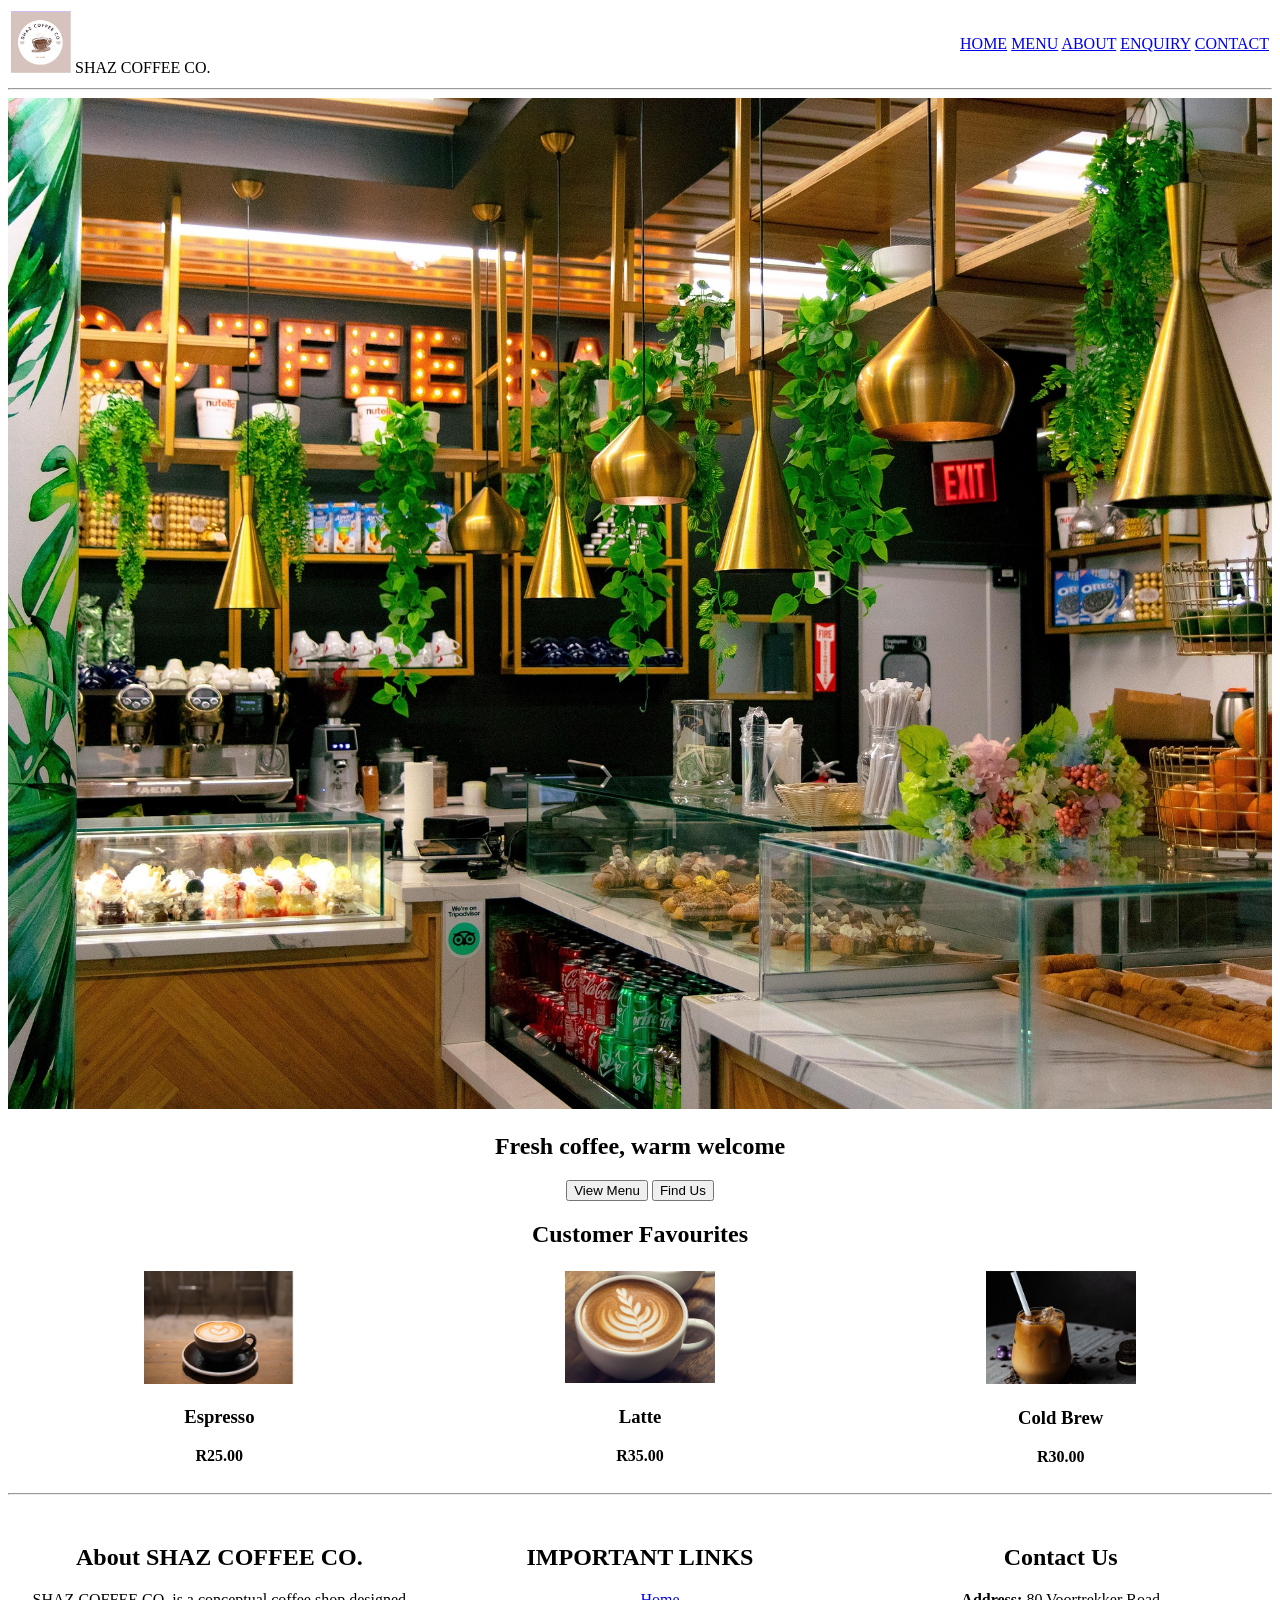
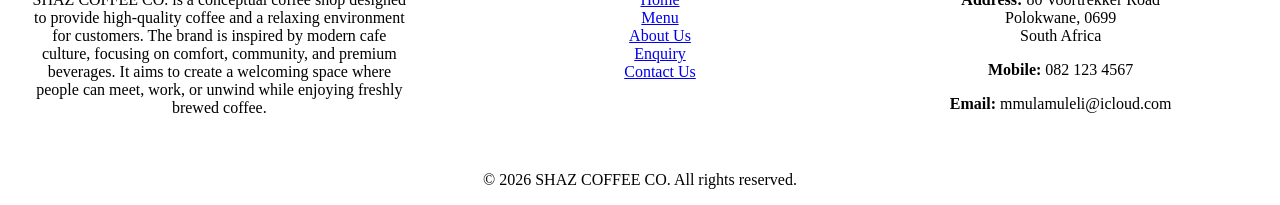
==== index.html @ 7e15518e "Verifying each page and correcting" ====
<!DOCTYPE html>
<html lang="en">
<head>
    <meta charset="UTF-8">
    <meta name="viewport" content="width=device-width, initial-scale=1.0">
    <title>SHAZ COFFEE CO.  | Home</title>
</head>
<body>
    <header>
    <table width="100%">
        <tr>
            <td align="left">
                <img src="./Assets/images/logo.png" alt="logo" width="60"/>
                SHAZ COFFEE CO.

            </td>

            <td align="right">
                <a href="index.html">HOME</a>
                <a href="./Pages/menu.html">MENU</a>
                <a href="./Pages/about_us.html">ABOUT</a>
                <a href="./Pages/enquiry.html">ENQUIRY</a>
                <a href="./Pages/contact_us.html">CONTACT</a>

            </td>
        </tr>
    </table>
</header>
    <hr>

<main>
    <section>
        <img src="./Assets/images/hero-image.jpg" alt="hero-image" width="100%">

    </section>

    <section align="center">

        <h2>Fresh coffee, warm welcome</h2>

        <!--These two buttons is for taking you to menu page and contact us page-->
        <button onclick="location.href='Pages/menu.html'">View Menu</button>
        <button onclick="location.href='Pages/contact_us.html'">Find Us</button>
    </section>


    <section>
        <h2 align="center">Customer Favourites</h2>

        <!--Table to put the items side by side horizontally-->
        <table width="100%">
        <tr>
            <!--Espresso-->
            <td align="center">
                <img src="./Assets/images/espresso.jpg" alt="espresso" width="150">
            <h3>Espresso</h3>
            <p><strong>R25.00</strong></p>
            </td>

            <!--Latte-->
            <td align="center">
                <img src="./Assets/images/latte.jpg" alt="latte" width="150">
                <h3>Latte</h3>
                <p><strong>R35.00</strong></p>

            </td>

            <!--Cold Brew-->
            <td align="center">
                <img src="./Assets/images/cold-brew.jpg" alt="cold-brew" width="150">
                <h3>Cold Brew</h3>
                <p><strong>R30.00</strong></p>

            </td>
        </tr>
    </table>
    </section>
</main>

<hr>


<footer align="center">
    <table width="100%" cellpadding="20">
        <tr>
            <!--First column: About us-->
            <td width="33%" valign="top">
            <h2>About SHAZ COFFEE CO.</h2>
            <p>SHAZ COFFEE CO. is a conceptual coffee shop designed to provide high-quality coffee and a relaxing environment for customers.
                The brand is inspired by modern cafe culture, focusing on comfort, community, and premium beverages.
                It aims to create a welcoming space where people can meet, work, or unwind while enjoying freshly brewed coffee. </p>
            </td>

            <!--Second column: Important links-->
            <td width="33%" valign="top">
                <h2>IMPORTANT LINKS</h2>
                <ul type="none">
                    <li><a href="./index.html">Home</a></li>
                    <li><a href="./Pages/menu.html">Menu</a></li>
                    <li><a href="./Pages/about_us.html">About Us</a></li>
                    <li><a href="./Pages/enquiry.html">Enquiry</a></li>
                    <li><a href="./Pages/contact_us.html">Contact Us</a></li>
                </ul>
            </td>

            <!--Third column: Contact us-->
            <td width="33%" valign="top">
                <h2>Contact Us</h2>
                <p><strong>Address:</strong>
                80 Voortrekker Road<br>
                Polokwane, 0699<br>
                South Africa</p>
                <p><strong>Mobile:</strong>
                082 123 4567</p>
                <p><strong>Email:</strong>
                mmulamuleli@icloud.com</p>
            </td>
        </tr>
    </table>
    <!--Copyright section-->
    <p>&copy; 2026 SHAZ COFFEE CO. All rights reserved.</p>
</footer>
    
</body>
</html>
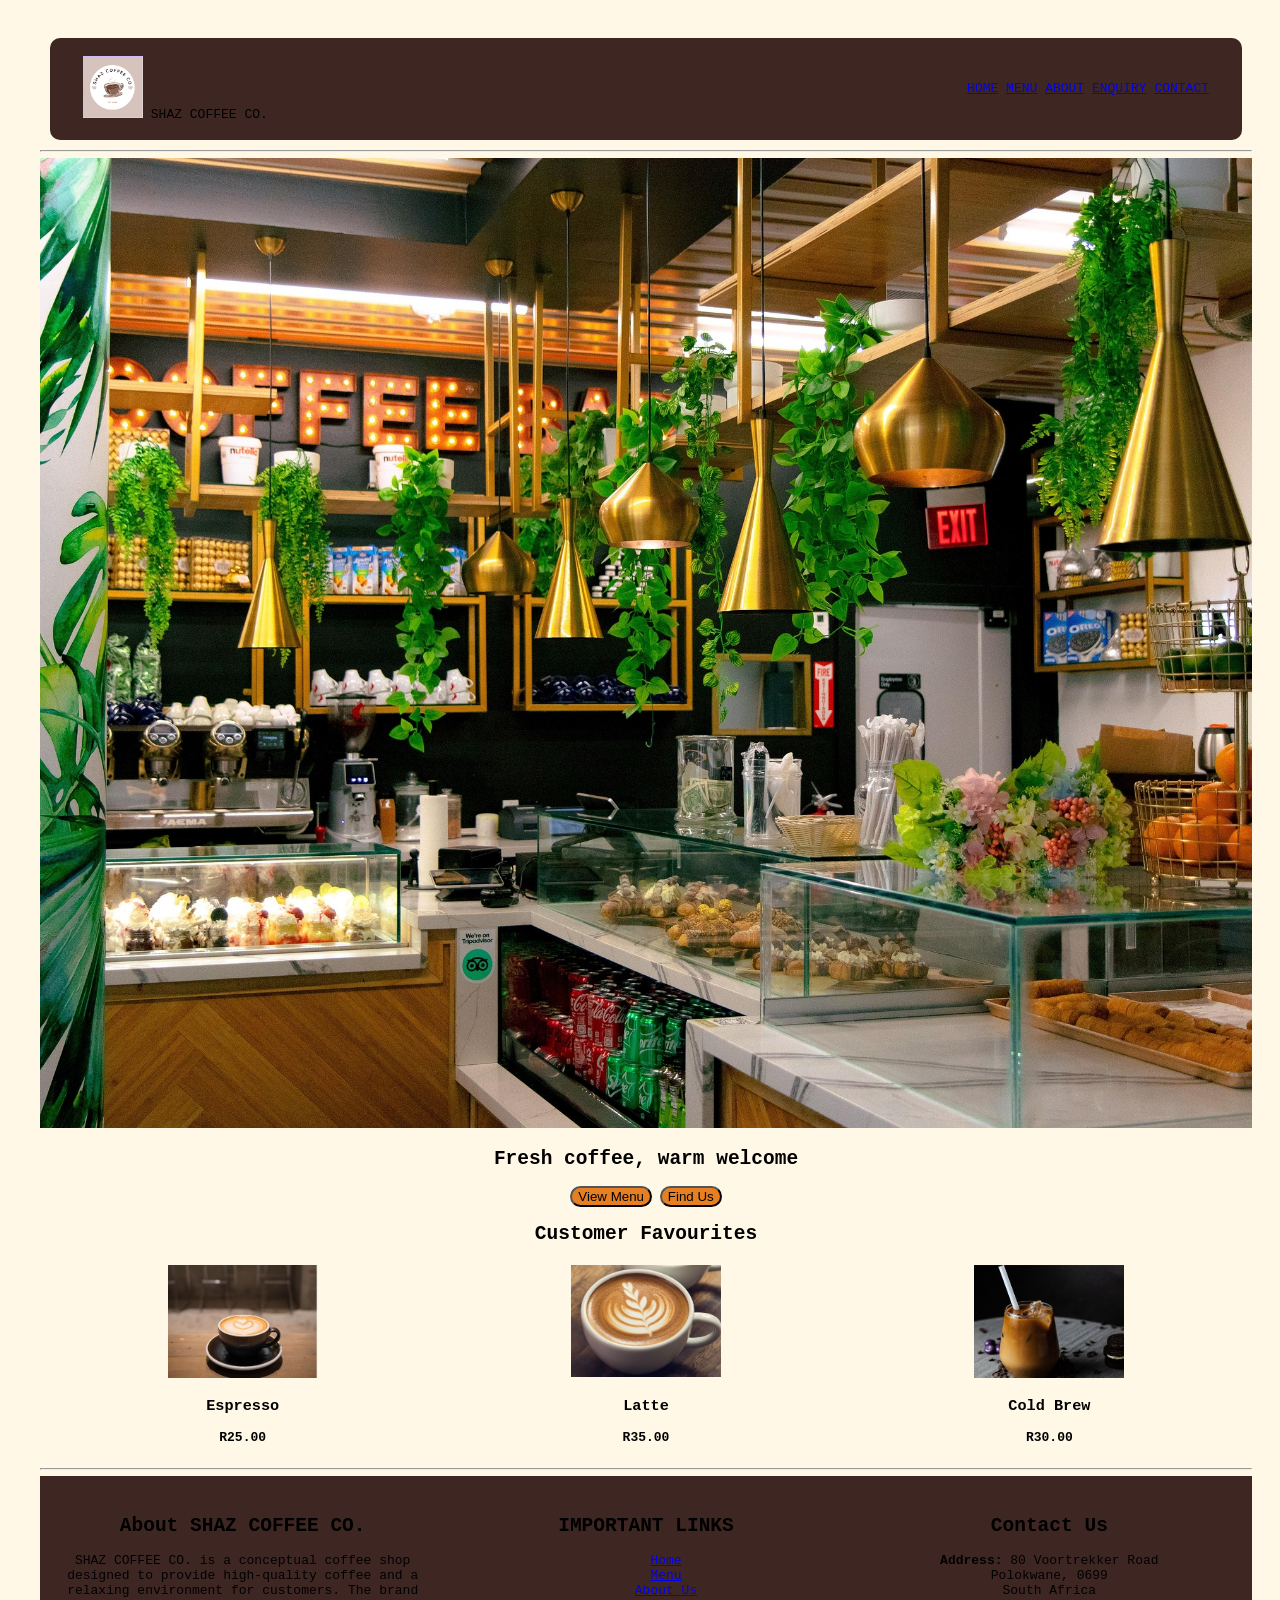
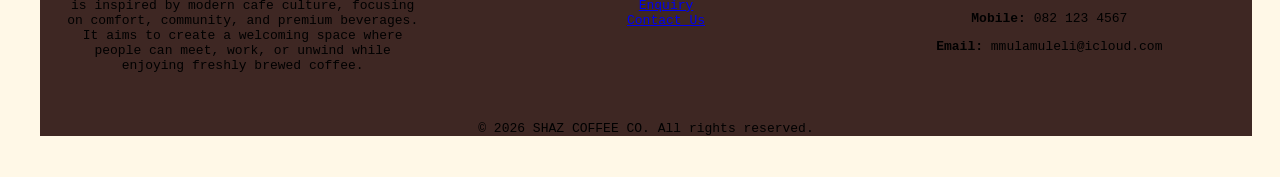
==== commit 84be7f83: "added content on css" ====
--- a/index.html
+++ b/index.html
@@ -5,12 +5,13 @@
     <meta name="viewport" content="width=device-width, initial-scale=1.0">
     <title>SHAZ COFFEE CO.  | Home</title>
 </head>
+<link rel="stylesheet" href="./Assets/css/style.css">
 <body>
     <header>
     <table width="100%">
         <tr>
             <td align="left">
-                <img src="./Assets/images/logo.png" alt="logo" width="60"/>
+                <img src="./Assets/images/logo.png" alt="SHAZ COFFEE CO. Logo" width="60"/>
                 SHAZ COFFEE CO.
 
             </td>
@@ -30,7 +31,7 @@
 
 <main>
     <section>
-        <img src="./Assets/images/hero-image.jpg" alt="hero-image" width="100%">
+        <img src="./Assets/images/hero-image.jpg" alt="Coffee shop welcome banner" width="100%">
 
     </section>
 
@@ -52,14 +53,14 @@
         <tr>
             <!--Espresso-->
             <td align="center">
-                <img src="./Assets/images/espresso.jpg" alt="espresso" width="150">
+                <img src="./Assets/images/espresso.jpg" alt="Fresh espresso coffee" width="150">
             <h3>Espresso</h3>
             <p><strong>R25.00</strong></p>
             </td>
 
             <!--Latte-->
             <td align="center">
-                <img src="./Assets/images/latte.jpg" alt="latte" width="150">
+                <img src="./Assets/images/latte.jpg" alt="Creamy caramel latte" width="150">
                 <h3>Latte</h3>
                 <p><strong>R35.00</strong></p>
 
@@ -67,7 +68,7 @@
 
             <!--Cold Brew-->
             <td align="center">
-                <img src="./Assets/images/cold-brew.jpg" alt="cold-brew" width="150">
+                <img src="./Assets/images/cold-brew.jpg" alt="Smooth cold brew coffee" width="150">
                 <h3>Cold Brew</h3>
                 <p><strong>R30.00</strong></p>
 
--- a/Assets/css/style.css
+++ b/Assets/css/style.css
@@ -0,0 +1,87 @@
+:root{
+    --warm-cream: #FFF8E7;
+    --coffee-brown: #3E2723;
+    --burnt-orange: #E67E22;
+    --soft-grey: #757575;
+    --dark-text: #2C2C2C;
+    --spacing: 20px;
+    --border-radius: 12px;
+
+}
+
+
+
+body{
+    background-color: var(--warm-cream);
+    margin-left: var(--spacing);
+    padding: var(--spacing);
+    font-family: monospace;
+    font: size 1.1rem;;
+    font-weight: 200px;
+
+}
+header{
+    background-color: var(--coffee-brown);
+    padding: 15px 30px;
+    border-radius: 10px;
+    display: flex;
+    flex-direction: row;
+    align-items: center;
+    justify-content: space-between;
+    position: sticky;
+    top:0;
+    z-index: 100;
+    margin: 10px;
+    ;
+   }
+   .logo{
+    display:flex;
+    align-items: center;
+    gap: 12px;
+   }
+
+   .logo img{
+    width: 50px;
+    height: 50px;
+    border-radius: 50%;
+    object-fit: cover;
+   }
+
+   .logo-text span{
+    color: var(--burnt-orange);
+   }
+
+   /* Navigation Styles - BRIGHT & VISIBLE*/
+   nav{
+    display: flex;
+    gap: 15px;
+   }
+
+   nav a{
+    color:#FFF8E7;
+    text-decoration: none;
+    font-weight: 600;
+    font-size: 1rem;
+    padding: 10px 18px;
+    border-radius: 25px;
+    transition: all 0.3s ease;
+    letter-spacing: 0.5px;
+   }
+   /*Active page styling */
+   nav a.active{
+    color:var(--burnt-orange);
+    background-color: rgba(255, 255, 255, 0.15);
+    border-bottom: 2px solid var(--burnt-orange);
+   }
+
+
+nav a:hover{
+    color: var(--burnt-orange);
+}
+button{
+    background: var(--burnt-orange);
+    border-radius: var(--border-radius);
+}
+footer{
+    background: var(--coffee-brown);
+}
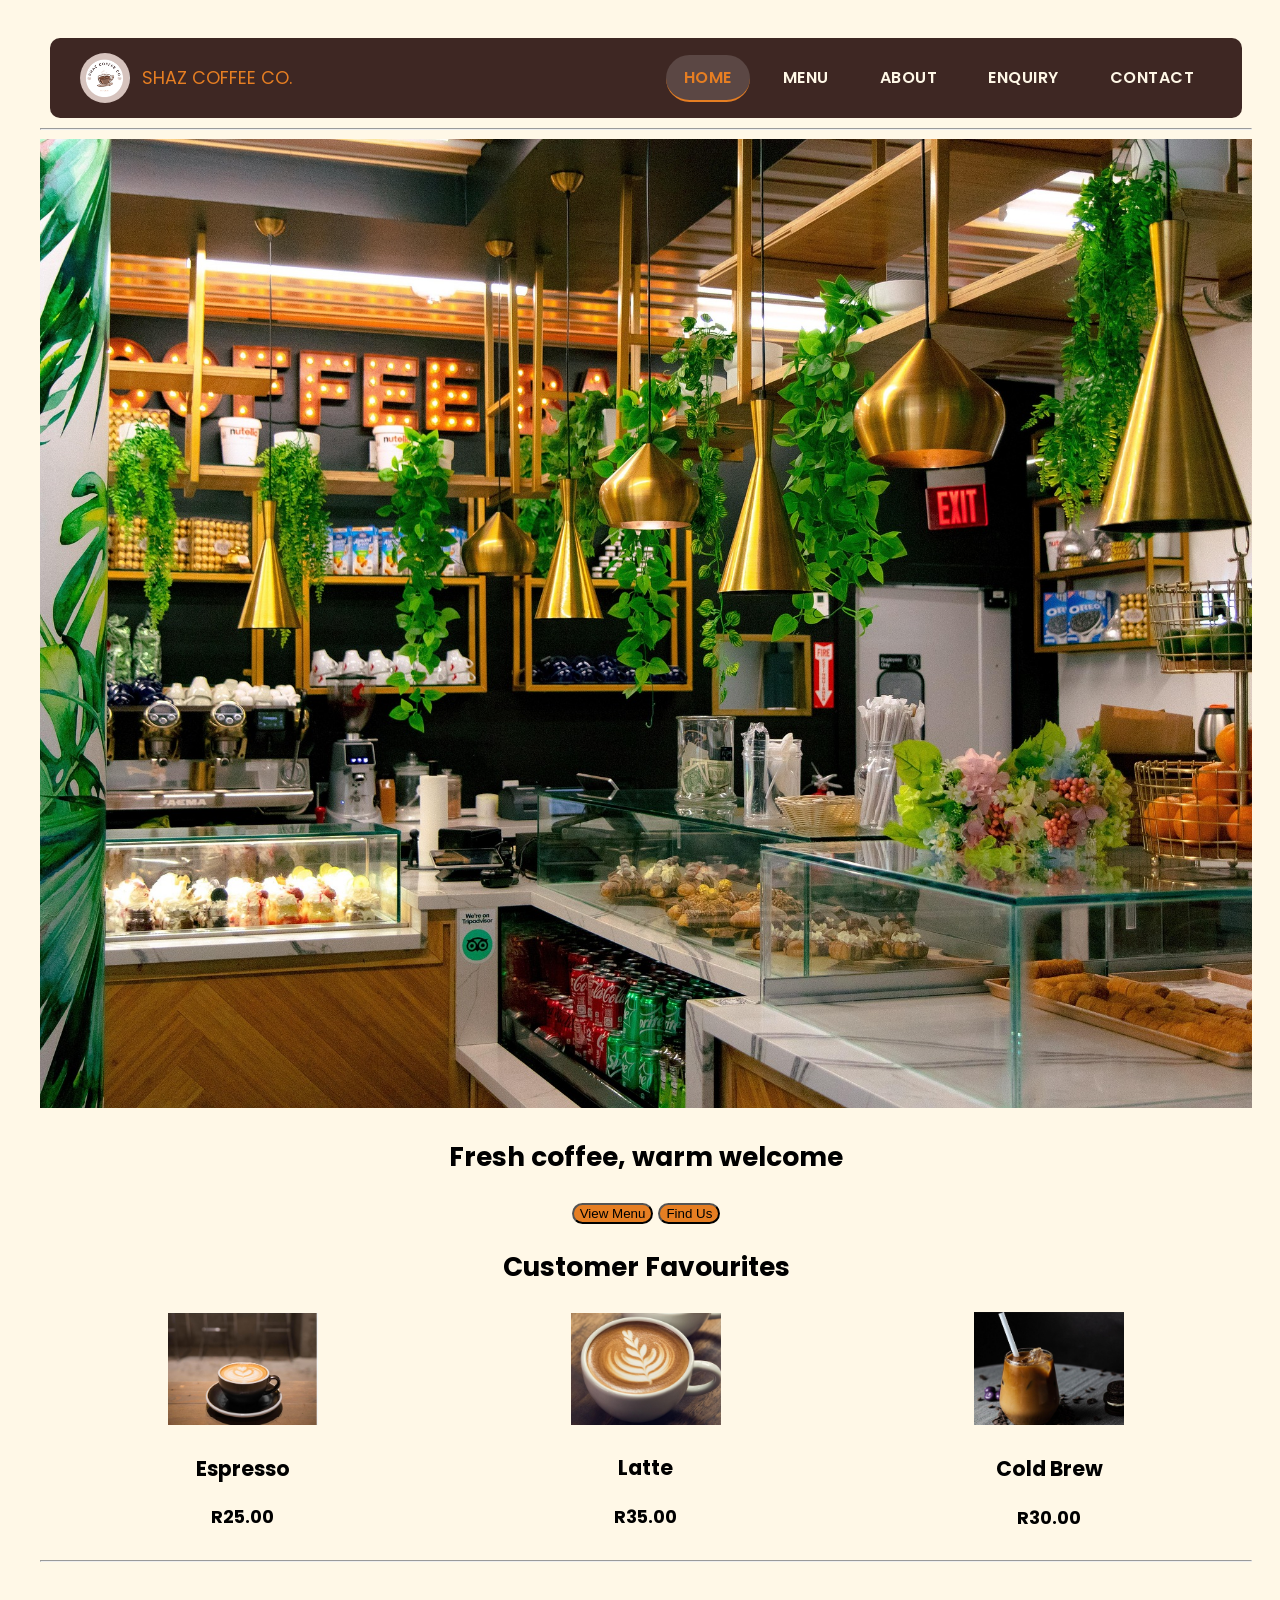
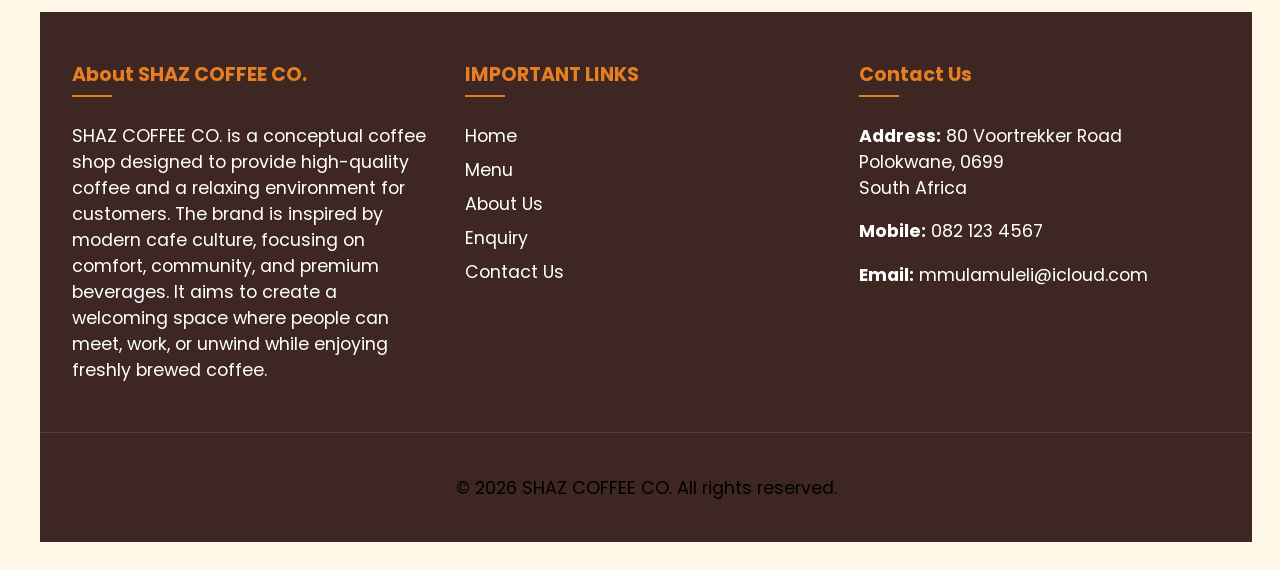
==== commit cc87458a: "Edited code on all pages" ====
--- a/index.html
+++ b/index.html
@@ -4,28 +4,26 @@
     <meta charset="UTF-8">
     <meta name="viewport" content="width=device-width, initial-scale=1.0">
     <title>SHAZ COFFEE CO.  | Home</title>
+    <link href="https://fonts.googleapis.com/css2?family=Poppins:wght@400;500;600;700&display=swap" rel="stylesheet">
 </head>
 <link rel="stylesheet" href="./Assets/css/style.css">
 <body>
     <header>
-    <table width="100%">
-        <tr>
-            <td align="left">
-                <img src="./Assets/images/logo.png" alt="SHAZ COFFEE CO. Logo" width="60"/>
-                SHAZ COFFEE CO.
+    <div class="logo">
+         <img src="./Assets/images/logo.png" alt="SHAZ COFFEE CO. Logo" width="60"/>
+                <div class="logo-text">
+                    <span>SHAZ COFFEE CO.</span>
+                </div>
+    </div>
+       <nav>
 
-            </td>
-
-            <td align="right">
-                <a href="index.html">HOME</a>
-                <a href="./Pages/menu.html">MENU</a>
-                <a href="./Pages/about_us.html">ABOUT</a>
-                <a href="./Pages/enquiry.html">ENQUIRY</a>
-                <a href="./Pages/contact_us.html">CONTACT</a>
-
-            </td>
-        </tr>
-    </table>
+                <a href="index.html" class="active">HOME</a>
+                <a href="Pages/menu.html">MENU</a>
+                <a href="Pages/about_us.html">ABOUT</a>
+                <a href="Pages/enquiry.html">ENQUIRY</a>
+                <a href="Pages/contact_us.html">CONTACT</a>
+        </nav>
+           
 </header>
     <hr>
 
@@ -81,20 +79,18 @@
 <hr>
 
 
-<footer align="center">
-    <table width="100%" cellpadding="20">
-        <tr>
-            <!--First column: About us-->
-            <td width="33%" valign="top">
-            <h2>About SHAZ COFFEE CO.</h2>
+<footer>
+    <div class="footer-container">
+        <div class="footer-col">
+             <h2>About SHAZ COFFEE CO.</h2>
             <p>SHAZ COFFEE CO. is a conceptual coffee shop designed to provide high-quality coffee and a relaxing environment for customers.
                 The brand is inspired by modern cafe culture, focusing on comfort, community, and premium beverages.
-                It aims to create a welcoming space where people can meet, work, or unwind while enjoying freshly brewed coffee. </p>
-            </td>
-
-            <!--Second column: Important links-->
-            <td width="33%" valign="top">
-                <h2>IMPORTANT LINKS</h2>
+                It aims to create a welcoming space where people can meet, work, or unwind while enjoying freshly brewed coffee.
+             </p>         
+        </div>
+    
+    <div class="footer-col">
+            <h2>IMPORTANT LINKS</h2>
                 <ul type="none">
                     <li><a href="./index.html">Home</a></li>
                     <li><a href="./Pages/menu.html">Menu</a></li>
@@ -102,11 +98,9 @@
                     <li><a href="./Pages/enquiry.html">Enquiry</a></li>
                     <li><a href="./Pages/contact_us.html">Contact Us</a></li>
                 </ul>
-            </td>
-
-            <!--Third column: Contact us-->
-            <td width="33%" valign="top">
-                <h2>Contact Us</h2>
+    </div>
+        <div class="footer-col">
+            <h2>Contact Us</h2>
                 <p><strong>Address:</strong>
                 80 Voortrekker Road<br>
                 Polokwane, 0699<br>
@@ -115,12 +109,12 @@
                 082 123 4567</p>
                 <p><strong>Email:</strong>
                 mmulamuleli@icloud.com</p>
-            </td>
-        </tr>
-    </table>
-    <!--Copyright section-->
-    <p>&copy; 2026 SHAZ COFFEE CO. All rights reserved.</p>
-</footer>
-    
+        </div>
+        </div>
+        <div class="copyright">
+            <p>&copy; 2026 SHAZ COFFEE CO. All rights reserved.</p>
+        </div>
+
+     </footer>
 </body>
 </html>
--- a/Assets/css/style.css
+++ b/Assets/css/style.css
@@ -6,6 +6,7 @@
     --dark-text: #2C2C2C;
     --spacing: 20px;
     --border-radius: 12px;
+    --white: #FFFFFF;
 
 }
 
@@ -15,9 +16,9 @@
     background-color: var(--warm-cream);
     margin-left: var(--spacing);
     padding: var(--spacing);
-    font-family: monospace;
-    font: size 1.1rem;;
-    font-weight: 200px;
+    font-family: 'Poppins', 'Segoe UI', Arial, sans-serif;
+    font-size: 1.1rem;
+    font-weight: 400;
 
 }
 header{
@@ -45,6 +46,10 @@
     height: 50px;
     border-radius: 50%;
     object-fit: cover;
+    transition: transform 0.6s ease-in-out;
+   }
+   .logo img:hover{
+    transform:rotate(360deg);
    }
 
    .logo-text span{
@@ -82,6 +87,97 @@
     background: var(--burnt-orange);
     border-radius: var(--border-radius);
 }
+
 footer{
-    background: var(--coffee-brown);
-}+    background:var(--coffee-brown);
+    margin-top: 50px;
+}
+/*Footer Container - 3 columns horizontally */
+.footer-container{
+    display: grid;
+    grid-template-columns: repeat(3, 1fr);/* 3 equal columns */
+    gap: 2rem;
+    max-width: 1200px;
+    margin: 0 auto;
+    padding: 2rem;
+}
+
+.footer-col{
+    text-align: left;
+}
+
+/*Footer Text and Links */
+.footer-col p,
+.footer-col li{
+    color: var(--white);
+}
+
+/*Footer Heading */
+.footer-col h2{
+    color: var(--burnt-orange);
+    font-size: 1.2rem;
+    margin-bottom: 1rem;
+    position: relative;
+    display: inline-block;
+}
+
+.footer-col h2:after{
+    content: '';
+    position: absolute;
+    bottom: -8px;
+    left: 0;
+    width: 40px;
+    height: 2px;
+    background-color: var(--burnt-orange);
+}
+
+.footer-col ul{
+    list-style: none;
+    padding: 0;
+}
+
+.footer-col ul li{
+    margin: 0.5rem 0;
+}
+
+.footer-col a{
+    color:var(--white);
+    text-decoration: none;
+    transition: color 0.3s ease;
+}
+.footer-col a:hover{
+    color: var(--burnt-orange);
+    padding-left: 5px;
+}
+/*Copyright Section */
+.copyright{
+    text-align: center;
+    padding: 1.5rem;
+    border-top: 1px solid rgba(255, 255, 255, 0.1);
+    margin-top: 0;
+}
+
+/*=================================
+RESPONSIVE MEDIA QUERIES
+==============================*/
+
+/*Tablet View*/
+@media screen and (max-width:1024px){
+    .footer-container{
+        grid-template-columns: repeat(2, 1fr); /* 2 columns instead of 3 */
+
+    }
+}
+
+/*Mobile View */
+@media screen and (max-width:768px){
+    .footer-container{
+        grid-template-columns: 1fr; /*Mobile: 1 column(stacked)*/
+
+    }
+
+    .footer-col{
+    text-align: center;
+}
+}
+
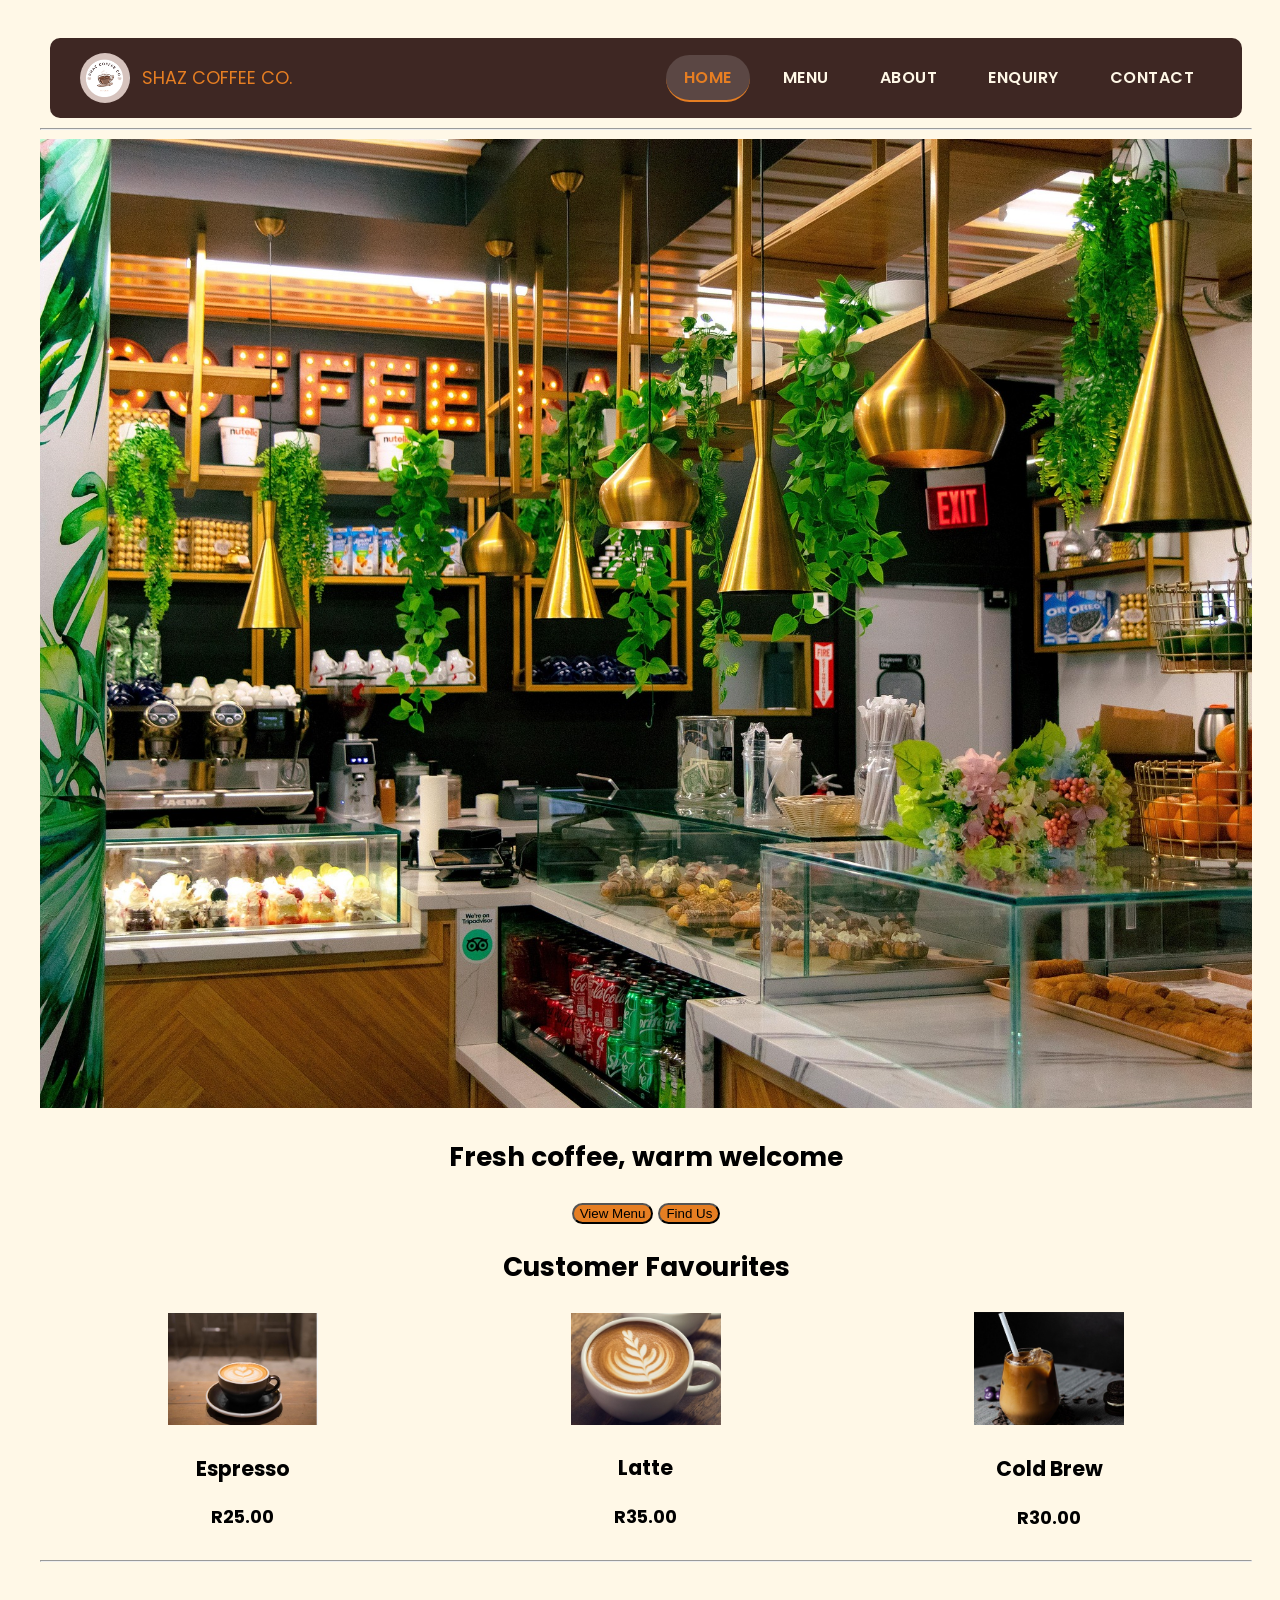
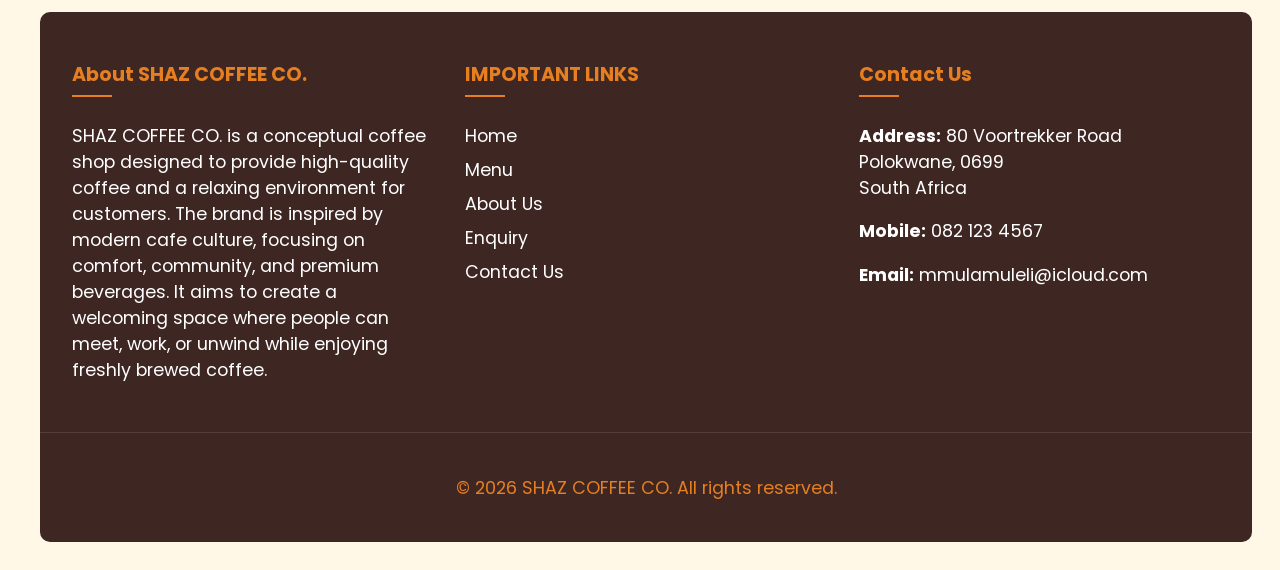
==== commit b6245550: "Fixed mobile layout header and image layout on mobile view" ====
--- a/index.html
+++ b/index.html
@@ -5,8 +5,9 @@
     <meta name="viewport" content="width=device-width, initial-scale=1.0">
     <title>SHAZ COFFEE CO.  | Home</title>
     <link href="https://fonts.googleapis.com/css2?family=Poppins:wght@400;500;600;700&display=swap" rel="stylesheet">
+    <link rel="stylesheet" href="./Assets/css/style.css">
 </head>
-<link rel="stylesheet" href="./Assets/css/style.css">
+
 <body>
     <header>
     <div class="logo">
--- a/Assets/css/style.css
+++ b/Assets/css/style.css
@@ -7,10 +7,7 @@
     --spacing: 20px;
     --border-radius: 12px;
     --white: #FFFFFF;
-
-}
-
-
+}
 
 body{
     background-color: var(--warm-cream);
@@ -19,8 +16,8 @@
     font-family: 'Poppins', 'Segoe UI', Arial, sans-serif;
     font-size: 1.1rem;
     font-weight: 400;
-
-}
+}
+
 header{
     background-color: var(--coffee-brown);
     padding: 15px 30px;
@@ -30,72 +27,77 @@
     align-items: center;
     justify-content: space-between;
     position: sticky;
-    top:0;
+    top: 0;
     z-index: 100;
     margin: 10px;
-    ;
-   }
-   .logo{
-    display:flex;
+}
+
+.logo{
+    display: flex;
     align-items: center;
     gap: 12px;
-   }
-
-   .logo img{
+}
+
+.logo img{
     width: 50px;
     height: 50px;
     border-radius: 50%;
     object-fit: cover;
     transition: transform 0.6s ease-in-out;
-   }
-   .logo img:hover{
-    transform:rotate(360deg);
-   }
-
-   .logo-text span{
-    color: var(--burnt-orange);
-   }
-
-   /* Navigation Styles - BRIGHT & VISIBLE*/
-   nav{
+}
+
+.logo img:hover{
+    transform: rotate(360deg);
+}
+
+.logo-text span{
+    color: var(--burnt-orange);
+}
+
+/* Navigation Styles - SAME STYLES FOR ALL DEVICES */
+nav{
     display: flex;
     gap: 15px;
-   }
-
-   nav a{
-    color:#FFF8E7;
+}
+
+nav a{
+    color: #FFF8E7;
     text-decoration: none;
     font-weight: 600;
     font-size: 1rem;
     padding: 10px 18px;
-    border-radius: 25px;
+    border-radius: 25px;  /* ← SAME oval shape for all devices */
     transition: all 0.3s ease;
     letter-spacing: 0.5px;
-   }
-   /*Active page styling */
-   nav a.active{
-    color:var(--burnt-orange);
+}
+
+/* Active page styling */
+nav a.active{
+    color: var(--burnt-orange);
     background-color: rgba(255, 255, 255, 0.15);
     border-bottom: 2px solid var(--burnt-orange);
-   }
-
+}
 
 nav a:hover{
     color: var(--burnt-orange);
 }
+
 button{
     background: var(--burnt-orange);
     border-radius: var(--border-radius);
 }
 
 footer{
-    background:var(--coffee-brown);
+    background: var(--coffee-brown);
     margin-top: 50px;
-}
-/*Footer Container - 3 columns horizontally */
+    border-radius: 10px;
+    overflow: hidden;
+}
+
+/* Footer Container - 3 columns horizontally */
 .footer-container{
     display: grid;
-    grid-template-columns: repeat(3, 1fr);/* 3 equal columns */
+    grid-template-columns: repeat(3, 1fr);
     gap: 2rem;
     max-width: 1200px;
     margin: 0 auto;
@@ -106,13 +108,13 @@
     text-align: left;
 }
 
-/*Footer Text and Links */
+/* Footer Text and Links */
 .footer-col p,
 .footer-col li{
     color: var(--white);
 }
 
-/*Footer Heading */
+/* Footer Heading */
 .footer-col h2{
     color: var(--burnt-orange);
     font-size: 1.2rem;
@@ -141,43 +143,157 @@
 }
 
 .footer-col a{
-    color:var(--white);
+    color: var(--white);
     text-decoration: none;
     transition: color 0.3s ease;
 }
+
 .footer-col a:hover{
     color: var(--burnt-orange);
     padding-left: 5px;
 }
-/*Copyright Section */
+
+/* Copyright Section */
 .copyright{
     text-align: center;
     padding: 1.5rem;
     border-top: 1px solid rgba(255, 255, 255, 0.1);
     margin-top: 0;
-}
-
-/*=================================
-RESPONSIVE MEDIA QUERIES
-==============================*/
-
-/*Tablet View*/
-@media screen and (max-width:1024px){
+    color: var(--burnt-orange);
+}
+
+/* =================================
+   RESPONSIVE MEDIA QUERIES
+   ================================= */
+
+/* Tablet View */
+@media screen and (max-width: 1024px){
     .footer-container{
-        grid-template-columns: repeat(2, 1fr); /* 2 columns instead of 3 */
-
-    }
-}
-
-/*Mobile View */
-@media screen and (max-width:768px){
-    .footer-container{
-        grid-template-columns: 1fr; /*Mobile: 1 column(stacked)*/
-
-    }
-
-    .footer-col{
-    text-align: center;
-}
-}
-
+        grid-template-columns: repeat(2, 1fr);
+    }
+}
+
+/* Mobile View */
+@media screen and (max-width: 768px){
+    /* Header - stack vertically but KEEP SAME PADDING */
+    header {
+        flex-direction: column;
+        text-align: center;
+        gap: 10px;
+        padding: 12px 20px;  /* Slightly smaller padding for mobile */
+        margin: 5px;
+    }
+
+    .logo {
+        justify-content: center;
+    }
+     .logo img {
+        width: 40px;  /* Slightly smaller on mobile */
+        height: 40px;
+    }
+    
+    .logo-text {
+        font-size: 1rem;
+    }
+
+    /* Navigation - stack vertically but KEEP SAME OVAL SHAPE */
+    nav {
+        flex-direction: column;
+        gap: 5px;
+        width: 100%;
+        align-items: center;
+    }
+
+    nav a {
+        display: inline-block;  /* Keep oval shape */
+        text-align: center;
+        padding: 8px 16px;  /* Same padding as desktop */
+        width: auto;  /* Auto width, not 100% */
+        min-width: 100px;  /* Minimum width for consistency */
+        background-color: transparent;  /* No background by default */
+        border-radius: 25px;  /* ← SAME oval shape as desktop */
+        font-size: 0.95rem;
+    }
+
+    /* Active page on mobile - keep same style */
+    nav a.active {
+        background-color: rgba(255, 255, 255, 0.15);
+        border-bottom: 2px solid var(--burnt-orange);
+    }
+    form button {
+        width: 100%;
+        margin: 5px 0;
+    }
+
+    /* Footer - stack vertically */
+    .footer-container {
+        grid-template-columns: 1fr;
+        text-align: center;
+        gap: 1rem;
+        padding: 1rem;
+    }
+
+    .footer-col {
+        text-align: center;
+    }
+
+    .footer-col h2:after {
+        left: 50%;
+        transform: translateX(-50%);
+    }
+
+    /* Menu page - fix table stacking */
+    section table,
+    section tbody,
+    section tr,
+    section td {
+        display: block;
+        width: 100%;
+    }
+
+    section td {
+        text-align: center;
+        margin-bottom: 1.5rem;
+        padding: 10px;
+    }
+
+    /* Keep images square */
+    section table td img {
+        width: 150px !important;
+        height: 150px !important;
+        object-fit: cover;
+        border-radius: 0 !important;
+    }
+    form table,
+    form tbody,
+    form tr,
+    form td {
+        display: block;
+        width: 100%;
+        text-align: left;
+    }
+    
+    form td {
+        padding: 5px 0;
+    }
+    
+    form input, 
+    form select, 
+    form textarea {
+        width: 100%;
+        max-width: 100%;
+    }
+    
+    /* Fix contact page table */
+    table[width="80%"] {
+        width: 100% !important;
+    }
+}
+
+/* Tablet screens for menu images */
+@media screen and (max-width: 1024px) and (min-width: 769px) {
+    section table td img {
+        width: 200px !important;
+        height: 200px !important;
+    }
+}
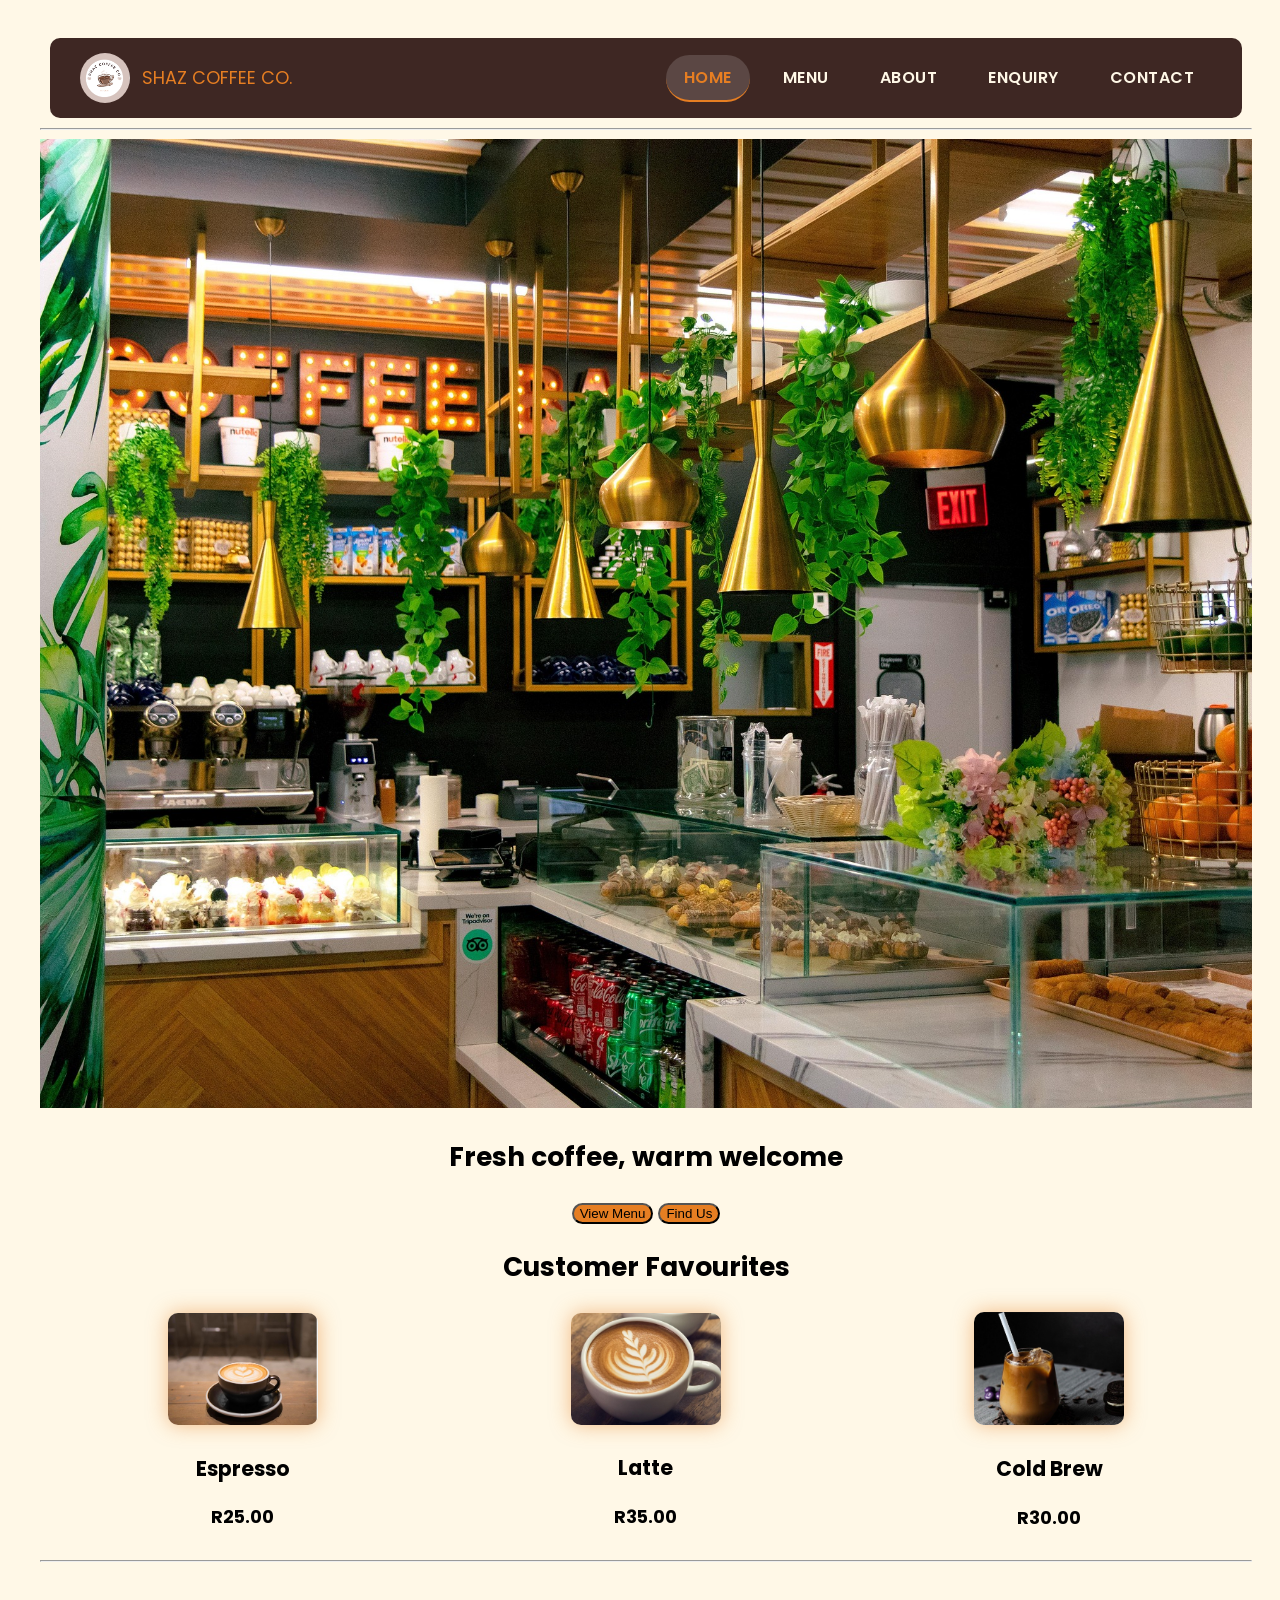
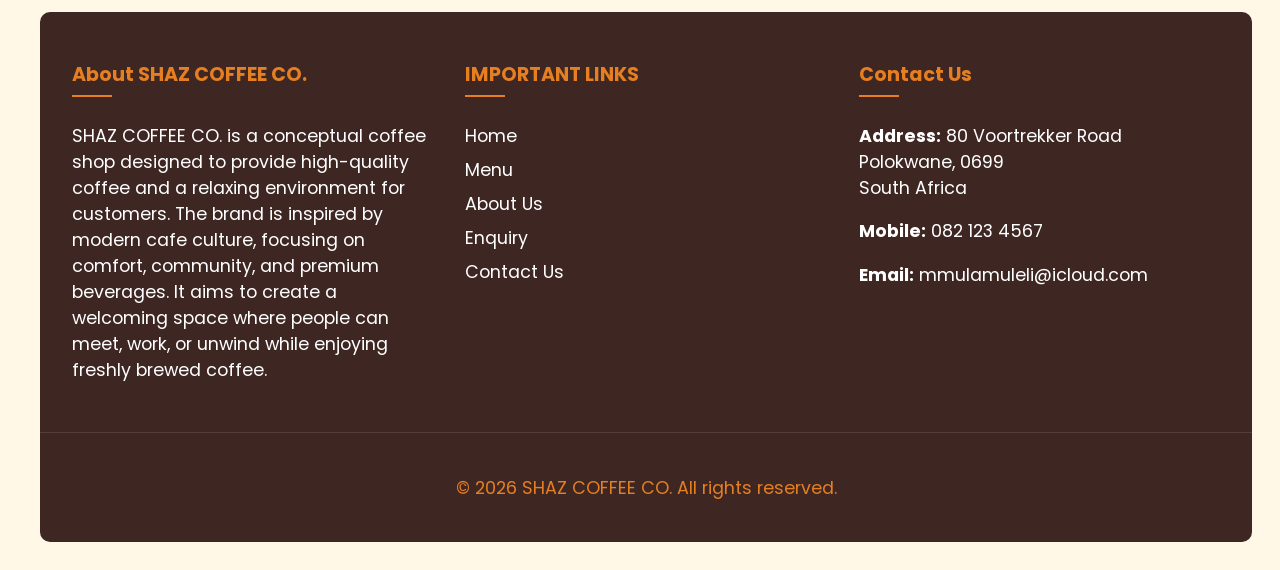
==== commit c62c73fe: "added SEO meta tags" ====
--- a/index.html
+++ b/index.html
@@ -3,10 +3,14 @@
 <head>
     <meta charset="UTF-8">
     <meta name="viewport" content="width=device-width, initial-scale=1.0">
-    <title>SHAZ COFFEE CO.  | Home</title>
+    <title>SHAZ COFFEE CO. | Premium Coffee Shop in Polokwane</title>
+    <meta name="description" content="SHAZ COFFEE CO. is Polokwane's premium coffee shop serving fresh espresso, lattes, cold brews, and delicious snacks. Visit us for a warm welcome and the best coffee in town!">
+    <meta name="keywords" content="coffee shop Polokwane, best coffee in Polokwane, SHAZ COFFEE CO., espresso, latte, cappuccino, café near me, premium coffee">
+    <meta name="author" content="Mulamuleli Mungadi">
+    <meta name="robots" content="index, follow">
     <link href="https://fonts.googleapis.com/css2?family=Poppins:wght@400;500;600;700&display=swap" rel="stylesheet">
     <link rel="stylesheet" href="./Assets/css/style.css">
-</head>
+ </head>
 
 <body>
     <header>
@@ -15,6 +19,13 @@
                 <div class="logo-text">
                     <span>SHAZ COFFEE CO.</span>
                 </div>
+    </div>
+<!-- This is the hamburger menu for mobile view -->
+    <div class="menu-icon" id="menu-icon">
+            <div class="bar1"></div>
+            <div class="bar2"></div>
+            <div class="bar3"></div>
+
     </div>
        <nav>
 
@@ -117,5 +128,7 @@
         </div>
 
      </footer>
+
+     <script src="./Assets/js/script.js"></script>
 </body>
 </html>
--- a/Assets/css/style.css
+++ b/Assets/css/style.css
@@ -54,7 +54,7 @@
     color: var(--burnt-orange);
 }
 
-/* Navigation Styles - SAME STYLES FOR ALL DEVICES */
+
 nav{
     display: flex;
     gap: 15px;
@@ -66,7 +66,7 @@
     font-weight: 600;
     font-size: 1rem;
     padding: 10px 18px;
-    border-radius: 25px;  /* ← SAME oval shape for all devices */
+    border-radius: 25px;
     transition: all 0.3s ease;
     letter-spacing: 0.5px;
 }
@@ -108,13 +108,11 @@
     text-align: left;
 }
 
-/* Footer Text and Links */
 .footer-col p,
 .footer-col li{
     color: var(--white);
 }
 
-/* Footer Heading */
 .footer-col h2{
     color: var(--burnt-orange);
     font-size: 1.2rem;
@@ -153,7 +151,6 @@
     padding-left: 5px;
 }
 
-/* Copyright Section */
 .copyright{
     text-align: center;
     padding: 1.5rem;
@@ -161,6 +158,20 @@
     margin-top: 0;
     color: var(--burnt-orange);
 }
+ 
+section table td img {
+    box-shadow: 0 0 20px rgba(230, 126, 34, 0.5);
+    border-radius: 10px;
+    transition: all 0.4s cubic-bezier(0.2, 0.9, 0.4, 1.1);  
+}
+
+
+section table td img:hover {
+    transform: scale(1.05);
+    box-shadow: 0 0 30px rgba(230, 126, 34, 0.8);
+}
+
+
 
 /* =================================
    RESPONSIVE MEDIA QUERIES
@@ -175,20 +186,20 @@
 
 /* Mobile View */
 @media screen and (max-width: 768px){
-    /* Header - stack vertically but KEEP SAME PADDING */
     header {
         flex-direction: column;
         text-align: center;
-        gap: 10px;
-        padding: 12px 20px;  /* Slightly smaller padding for mobile */
+        gap: 15px;
+        padding: 12px 20px;
         margin: 5px;
     }
 
     .logo {
         justify-content: center;
     }
-     .logo img {
-        width: 40px;  /* Slightly smaller on mobile */
+    
+    .logo img {
+        width: 40px;
         height: 40px;
     }
     
@@ -196,36 +207,31 @@
         font-size: 1rem;
     }
 
-    /* Navigation - stack vertically but KEEP SAME OVAL SHAPE */
     nav {
-        flex-direction: column;
-        gap: 5px;
+        flex-direction: row;
+        flex-wrap: wrap;
+        justify-content: center;
+        gap: 8px;
         width: 100%;
         align-items: center;
     }
 
     nav a {
-        display: inline-block;  /* Keep oval shape */
-        text-align: center;
-        padding: 8px 16px;  /* Same padding as desktop */
-        width: auto;  /* Auto width, not 100% */
-        min-width: 100px;  /* Minimum width for consistency */
-        background-color: transparent;  /* No background by default */
-        border-radius: 25px;  /* ← SAME oval shape as desktop */
+        display: inline-block;
+        text-align: center;
+        padding: 8px 16px;
+        width: auto;
+        min-width: 100px;
+        background-color: transparent;
+        border-radius: 25px;
         font-size: 0.95rem;
     }
 
-    /* Active page on mobile - keep same style */
     nav a.active {
         background-color: rgba(255, 255, 255, 0.15);
         border-bottom: 2px solid var(--burnt-orange);
     }
-    form button {
-        width: 100%;
-        margin: 5px 0;
-    }
-
-    /* Footer - stack vertically */
+
     .footer-container {
         grid-template-columns: 1fr;
         text-align: center;
@@ -241,8 +247,9 @@
         left: 50%;
         transform: translateX(-50%);
     }
-
-    /* Menu page - fix table stacking */
+   
+
+    /* Menu page - stack tables vertically on mobile */
     section table,
     section tbody,
     section tr,
@@ -257,43 +264,17 @@
         padding: 10px;
     }
 
-    /* Keep images square */
     section table td img {
-        width: 150px !important;
-        height: 150px !important;
-        object-fit: cover;
-        border-radius: 0 !important;
-    }
-    form table,
-    form tbody,
-    form tr,
-    form td {
-        display: block;
-        width: 100%;
-        text-align: left;
-    }
-    
-    form td {
-        padding: 5px 0;
-    }
-    
-    form input, 
-    form select, 
-    form textarea {
-        width: 100%;
-        max-width: 100%;
-    }
-    
-    /* Fix contact page table */
-    table[width="80%"] {
-        width: 100% !important;
+        width: 200px ;
+        height: auto ;
+        border-radius: 0 ;
     }
 }
 
 /* Tablet screens for menu images */
 @media screen and (max-width: 1024px) and (min-width: 769px) {
     section table td img {
-        width: 200px !important;
-        height: 200px !important;
+        width: 220px ;
+        height: auto t;
     }
 }
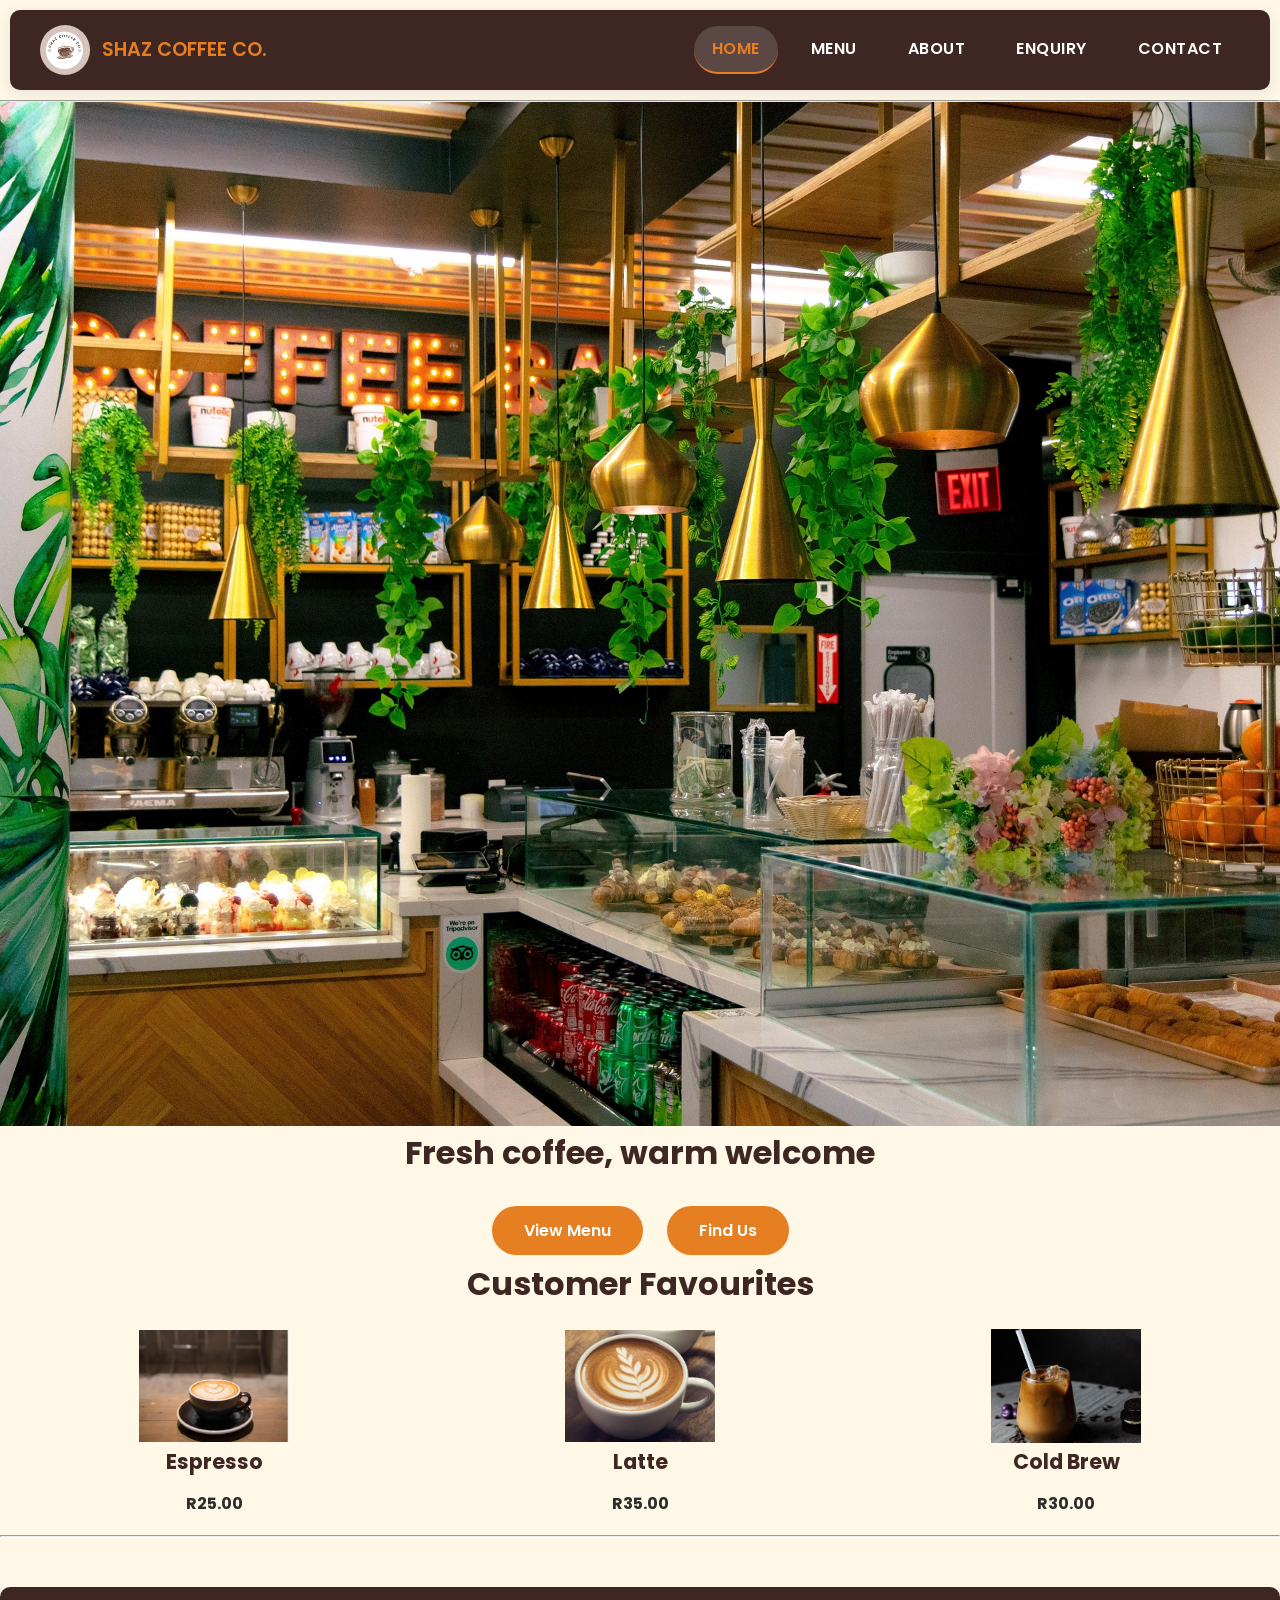
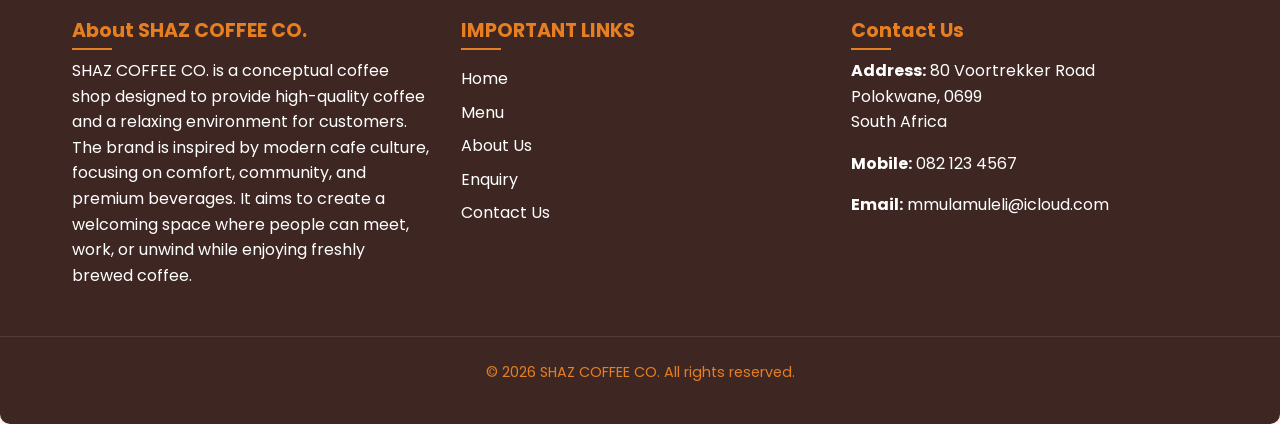
==== commit 475769d3: "fixed the menu icon on all pages since it wasnt working" ====
--- a/index.html
+++ b/index.html
@@ -21,13 +21,13 @@
                 </div>
     </div>
 <!-- This is the hamburger menu for mobile view -->
-    <div class="menu-icon" id="menu-icon">
+    <div class="menu-icon" id="menuIcon">
             <div class="bar1"></div>
             <div class="bar2"></div>
             <div class="bar3"></div>
 
     </div>
-       <nav>
+       <nav id="navbar">
 
                 <a href="index.html" class="active">HOME</a>
                 <a href="Pages/menu.html">MENU</a>
--- a/Assets/css/style.css
+++ b/Assets/css/style.css
@@ -1,24 +1,78 @@
-:root{
+/* ============================================
+   SHAZ COFFEE CO. - Complete Stylesheet
+   Part 3: Responsive Design + Hamburger Menu
+   ============================================ */
+
+/* ---------- 1. CSS RESET ---------- */
+* {
+    margin: 0;
+    padding: 0;
+    box-sizing: border-box;
+}
+
+/* ---------- 2. CSS VARIABLES (Color Palette) ---------- */
+:root {
     --warm-cream: #FFF8E7;
     --coffee-brown: #3E2723;
     --burnt-orange: #E67E22;
     --soft-grey: #757575;
     --dark-text: #2C2C2C;
+    --light-cream: #FDF9F0;
+    --border-light: #E0D5C0;
+    --white: #FFFFFF;
     --spacing: 20px;
     --border-radius: 12px;
-    --white: #FFFFFF;
-}
-
-body{
+    --shadow: 0 4px 15px rgba(62, 39, 35, 0.1);
+    --transition: all 0.3s ease;
+}
+
+/* ---------- 3. BASE STYLES ---------- */
+body {
     background-color: var(--warm-cream);
-    margin-left: var(--spacing);
-    padding: var(--spacing);
     font-family: 'Poppins', 'Segoe UI', Arial, sans-serif;
-    font-size: 1.1rem;
-    font-weight: 400;
-}
-
-header{
+    font-size: 1rem;
+    line-height: 1.6;
+    color: var(--dark-text);
+}
+
+/* Typography */
+h1, h2, h3, h4, h5, h6 {
+    font-weight: 700;
+    line-height: 1.2;
+    margin-bottom: 1rem;
+    color: var(--coffee-brown);
+}
+
+h1 {
+    font-size: 2.5rem;
+    letter-spacing: -0.02em;
+}
+
+h2 {
+    font-size: 2rem;
+    margin-bottom: 1.5rem;
+}
+
+h3 {
+    font-size: 1.3rem;
+}
+
+p {
+    margin-bottom: 1rem;
+}
+
+a {
+    text-decoration: none;
+    transition: var(--transition);
+}
+
+img {
+    max-width: 100%;
+    height: auto;
+}
+
+/* ---------- 4. HEADER & NAVIGATION ---------- */
+header {
     background-color: var(--coffee-brown);
     padding: 15px 30px;
     border-radius: 10px;
@@ -30,15 +84,16 @@
     top: 0;
     z-index: 100;
     margin: 10px;
-}
-
-.logo{
+    box-shadow: var(--shadow);
+}
+
+.logo {
     display: flex;
     align-items: center;
     gap: 12px;
 }
 
-.logo img{
+.logo img {
     width: 50px;
     height: 50px;
     border-radius: 50%;
@@ -46,56 +101,116 @@
     transition: transform 0.6s ease-in-out;
 }
 
-.logo img:hover{
+.logo img:hover {
     transform: rotate(360deg);
 }
 
-.logo-text span{
+.logo-text {
+    color: var(--white);
+    font-weight: 600;
+    font-size: 1.2rem;
+}
+
+.logo-text span {
     color: var(--burnt-orange);
 }
 
-
-nav{
+/* Navigation - Desktop */
+nav {
     display: flex;
     gap: 15px;
 }
 
-nav a{
-    color: #FFF8E7;
+nav a {
+    color: var(--white);
     text-decoration: none;
     font-weight: 600;
     font-size: 1rem;
     padding: 10px 18px;
     border-radius: 25px;
-    transition: all 0.3s ease;
+    transition: var(--transition);
     letter-spacing: 0.5px;
 }
 
-/* Active page styling */
-nav a.active{
+nav a:hover {
+    color: var(--burnt-orange);
+    background-color: rgba(255, 255, 255, 0.1);
+}
+
+nav a.active {
     color: var(--burnt-orange);
     background-color: rgba(255, 255, 255, 0.15);
     border-bottom: 2px solid var(--burnt-orange);
 }
 
-nav a:hover{
-    color: var(--burnt-orange);
-}
-
-button{
-    background: var(--burnt-orange);
-    border-radius: var(--border-radius);
-}
-
-footer{
-    background: var(--coffee-brown);
+/* ---------- 5. ANIMATED HAMBURGER MENU ICON (Part 3) ---------- */
+.menu-icon {
+    display: none;
+    cursor: pointer;
+    padding: 10px;
+    z-index: 100;
+}
+
+.menu-icon div {
+    width: 30px;
+    height: 3px;
+    background-color: var(--white);
+    margin: 6px 0;
+    transition: all 0.3s ease;
+    border-radius: 3px;
+}
+
+/* When menu is open - turns into X */
+.menu-icon.open .bar1 {
+    transform: rotate(-45deg) translate(-5px, 6px);
+}
+
+.menu-icon.open .bar2 {
+    opacity: 0;
+}
+
+.menu-icon.open .bar3 {
+    transform: rotate(45deg) translate(-5px, -6px);
+}
+
+/* ---------- 6. BUTTONS ---------- */
+button, .btn {
+    background-color: var(--burnt-orange);
+    color: var(--white);
+    border: none;
+    padding: 12px 32px;
+    font-size: 1rem;
+    font-weight: 600;
+    border-radius: 50px;
+    cursor: pointer;
+    transition: var(--transition);
+    font-family: inherit;
+    margin: 10px;
+}
+
+button:hover, .btn:hover {
+    background-color: #D35400;
+    transform: translateY(-3px);
+    box-shadow: var(--shadow);
+}
+
+button:active, .btn:active {
+    transform: translateY(0);
+}
+
+button:focus, .btn:focus {
+    outline: 3px solid rgba(230, 126, 34, 0.4);
+}
+
+/* ---------- 7. FOOTER (CSS Grid - 3 Columns) ---------- */
+footer {
+    background-color: var(--coffee-brown);
     margin-top: 50px;
     border-radius: 10px;
     overflow: hidden;
 }
 
-/* Footer Container - 3 columns horizontally */
-.footer-container{
+.footer-container {
     display: grid;
     grid-template-columns: repeat(3, 1fr);
     gap: 2rem;
@@ -104,16 +219,11 @@
     padding: 2rem;
 }
 
-.footer-col{
+.footer-col {
     text-align: left;
 }
 
-.footer-col p,
-.footer-col li{
-    color: var(--white);
-}
-
-.footer-col h2{
+.footer-col h2 {
     color: var(--burnt-orange);
     font-size: 1.2rem;
     margin-bottom: 1rem;
@@ -121,7 +231,7 @@
     display: inline-block;
 }
 
-.footer-col h2:after{
+.footer-col h2:after {
     content: '';
     position: absolute;
     bottom: -8px;
@@ -131,71 +241,368 @@
     background-color: var(--burnt-orange);
 }
 
-.footer-col ul{
+.footer-col p, 
+.footer-col li {
+    color: var(--white);
+}
+
+.footer-col ul {
     list-style: none;
     padding: 0;
 }
 
-.footer-col ul li{
+.footer-col ul li {
     margin: 0.5rem 0;
 }
 
-.footer-col a{
+.footer-col a {
     color: var(--white);
     text-decoration: none;
-    transition: color 0.3s ease;
-}
-
-.footer-col a:hover{
+    transition: var(--transition);
+}
+
+.footer-col a:hover {
     color: var(--burnt-orange);
     padding-left: 5px;
 }
 
-.copyright{
+.copyright {
     text-align: center;
     padding: 1.5rem;
     border-top: 1px solid rgba(255, 255, 255, 0.1);
-    margin-top: 0;
     color: var(--burnt-orange);
-}
- 
-section table td img {
-    box-shadow: 0 0 20px rgba(230, 126, 34, 0.5);
+    font-size: 0.9rem;
+}
+
+/* ---------- 8. BACK TO TOP BUTTON (Part 3) ---------- */
+.back-to-top {
+    position: fixed;
+    bottom: 30px;
+    right: 30px;
+    width: 50px;
+    height: 50px;
+    background: var(--burnt-orange);
+    color: white;
+    border: none;
+    border-radius: 50%;
+    font-size: 24px;
+    cursor: pointer;
+    display: none;
+    align-items: center;
+    justify-content: center;
+    z-index: 99;
+    transition: all 0.3s ease;
+    box-shadow: var(--shadow);
+}
+
+.back-to-top:hover {
+    background: #D35400;
+    transform: scale(1.1);
+}
+
+/* ---------- 9. LIGHTBOX GALLERY (Part 3) ---------- */
+.lightbox {
+    position: fixed;
+    top: 0;
+    left: 0;
+    width: 100%;
+    height: 100%;
+    background: rgba(0,0,0,0.9);
+    display: flex;
+    align-items: center;
+    justify-content: center;
+    z-index: 1000;
+}
+
+.lightbox-content {
+    text-align: center;
+    max-width: 90%;
+    max-height: 90%;
+}
+
+.lightbox-content img {
+    max-width: 100%;
+    max-height: 80vh;
     border-radius: 10px;
-    transition: all 0.4s cubic-bezier(0.2, 0.9, 0.4, 1.1);  
-}
-
-
-section table td img:hover {
-    transform: scale(1.05);
-    box-shadow: 0 0 30px rgba(230, 126, 34, 0.8);
-}
-
-
-
-/* =================================
-   RESPONSIVE MEDIA QUERIES
-   ================================= */
-
-/* Tablet View */
-@media screen and (max-width: 1024px){
-    .footer-container{
+}
+
+.lightbox-content p {
+    color: white;
+    margin-top: 10px;
+}
+
+.lightbox-close {
+    position: absolute;
+    top: 20px;
+    right: 30px;
+    font-size: 40px;
+    color: white;
+    cursor: pointer;
+}
+
+/* ---------- 10. WELCOME MODAL (Part 3) ---------- */
+.welcome-modal {
+    position: fixed;
+    top: 0;
+    left: 0;
+    width: 100%;
+    height: 100%;
+    background: rgba(0,0,0,0.7);
+    display: flex;
+    align-items: center;
+    justify-content: center;
+    z-index: 1000;
+}
+
+.modal-content {
+    background: var(--warm-cream);
+    padding: 2rem;
+    border-radius: 20px;
+    text-align: center;
+    max-width: 400px;
+    position: relative;
+    animation: slideIn 0.3s ease;
+    box-shadow: 0 10px 30px rgba(0,0,0,0.3);
+}
+
+@keyframes slideIn {
+    from { transform: translateY(-50px); opacity: 0; }
+    to { transform: translateY(0); opacity: 1; }
+}
+
+.modal-close {
+    position: absolute;
+    top: 10px;
+    right: 15px;
+    font-size: 24px;
+    cursor: pointer;
+    color: var(--coffee-brown);
+}
+
+.modal-content input {
+    width: 100%;
+    padding: 10px;
+    margin: 15px 0;
+    border: 1px solid var(--border-light);
+    border-radius: 8px;
+}
+
+.modal-content button {
+    width: 100%;
+    margin: 5px 0;
+}
+
+.modal-content small {
+    cursor: pointer;
+    color: var(--soft-grey);
+}
+
+.modal-content small:hover {
+    color: var(--burnt-orange);
+}
+
+/* ---------- 11. ACCORDION FAQ (Part 3) ---------- */
+.accordion-item {
+    margin-bottom: 10px;
+    border: 1px solid var(--border-light);
+    border-radius: 10px;
+    overflow: hidden;
+}
+
+.accordion-header {
+    background: var(--coffee-brown);
+    color: var(--white);
+    padding: 15px 20px;
+    cursor: pointer;
+    font-weight: 600;
+    transition: all 0.3s ease;
+}
+
+.accordion-header:hover {
+    background: #5D4037;
+}
+
+.accordion-content {
+    background: var(--light-cream);
+    padding: 0 20px;
+    max-height: 0;
+    overflow: hidden;
+    transition: max-height 0.3s ease, padding 0.3s ease;
+}
+
+.accordion-content.active {
+    padding: 15px 20px;
+    max-height: 200px;
+}
+
+/* ---------- 12. SEARCH & FILTER BAR (Part 3) ---------- */
+.search-filter-bar {
+    display: flex;
+    gap: 1rem;
+    justify-content: center;
+    margin: 2rem 0;
+    flex-wrap: wrap;
+}
+
+.search-filter-bar input,
+.search-filter-bar select {
+    padding: 10px 15px;
+    border: 1px solid var(--border-light);
+    border-radius: 25px;
+    font-family: inherit;
+    font-size: 1rem;
+}
+
+.search-filter-bar input {
+    width: 250px;
+}
+
+.search-filter-bar input:focus,
+.search-filter-bar select:focus {
+    outline: none;
+    border-color: var(--burnt-orange);
+    box-shadow: 0 0 0 3px rgba(230, 126, 34, 0.2);
+}
+
+/* ---------- 13. FORM STYLES (Enquiry Page) ---------- */
+form {
+    max-width: 600px;
+    margin: 0 auto;
+    background: var(--light-cream);
+    padding: 2rem;
+    border-radius: var(--border-radius);
+    box-shadow: var(--shadow);
+}
+
+.form-group {
+    margin-bottom: 1rem;
+}
+
+.form-group label {
+    display: block;
+    margin-bottom: 0.5rem;
+    font-weight: 600;
+    color: var(--coffee-brown);
+}
+
+.form-group input,
+.form-group textarea,
+.form-group select {
+    width: 100%;
+    padding: 12px;
+    border: 1px solid var(--border-light);
+    border-radius: 8px;
+    font-family: inherit;
+    font-size: 1rem;
+    transition: var(--transition);
+}
+
+.form-group input:focus,
+.form-group textarea:focus,
+.form-group select:focus {
+    outline: none;
+    border-color: var(--burnt-orange);
+    box-shadow: 0 0 0 3px rgba(230, 126, 34, 0.2);
+}
+
+.form-group .error {
+    border-color: #E67E22;
+}
+
+.error-message {
+    color: #E67E22;
+    font-size: 0.8rem;
+    margin-top: 5px;
+}
+
+.success-message {
+    color: #4CAF50;
+    font-size: 1rem;
+    margin-top: 10px;
+    padding: 10px;
+    background: rgba(76, 175, 80, 0.1);
+    border-radius: 8px;
+}
+
+.error-messages {
+    color: #E67E22;
+    font-size: 0.9rem;
+    margin-top: 10px;
+    padding: 10px;
+    background: rgba(230, 126, 34, 0.1);
+    border-radius: 8px;
+}
+
+.submit-btn {
+    background: var(--burnt-orange);
+    color: var(--white);
+    border: none;
+    padding: 12px 28px;
+    font-size: 1rem;
+    font-weight: 600;
+    border-radius: 50px;
+    cursor: pointer;
+    transition: var(--transition);
+    width: 100%;
+}
+
+.submit-btn:hover {
+    background: #D35400;
+    transform: translateY(-2px);
+}
+
+/* ---------- 14. MAP CONTAINER ---------- */
+.map-container {
+    max-width: 100%;
+}
+
+.map-container iframe {
+    border-radius: 12px;
+    box-shadow: var(--shadow);
+}
+
+.directions-btn {
+    display: inline-block;
+    background: var(--coffee-brown);
+    color: var(--white);
+    padding: 12px 24px;
+    border-radius: 50px;
+    font-weight: 600;
+    margin-top: 15px;
+    transition: var(--transition);
+}
+
+.directions-btn:hover {
+    background: var(--burnt-orange);
+    color: var(--white);
+}
+
+/* ---------- 15. RESPONSIVE DESIGN ---------- */
+
+/* Tablet Breakpoint */
+@media screen and (max-width: 1024px) {
+    h1 { font-size: 2rem; }
+    h2 { font-size: 1.5rem; }
+    
+    .footer-container {
         grid-template-columns: repeat(2, 1fr);
-    }
-}
-
-/* Mobile View */
-@media screen and (max-width: 768px){
+        gap: 1.5rem;
+    }
+}
+
+/* Mobile Breakpoint */
+@media screen and (max-width: 768px) {
+    body { font-size: 0.9rem; }
+    h1 { font-size: 1.75rem; }
+    h2 { font-size: 1.3rem; }
+    
+    /* Header - logo left, hamburger right */
     header {
-        flex-direction: column;
-        text-align: center;
-        gap: 15px;
+        flex-direction: row;
+        justify-content: space-between;
+        align-items: center;
         padding: 12px 20px;
         margin: 5px;
-    }
-
-    .logo {
-        justify-content: center;
     }
     
     .logo img {
@@ -204,77 +611,163 @@
     }
     
     .logo-text {
-        font-size: 1rem;
-    }
-
+        font-size: 0.9rem;
+    }
+    
+    /* Show hamburger icon on mobile */
+    .menu-icon {
+        display: block;
+    }
+    
+    /* Navigation - slides in from left */
     nav {
-        flex-direction: row;
-        flex-wrap: wrap;
-        justify-content: center;
-        gap: 8px;
+        position: fixed;
+        top: 80px;
+        left: -100%;
         width: 100%;
+        height: calc(100vh - 80px);
+        background-color: var(--coffee-brown);
+        flex-direction: column;
         align-items: center;
-    }
-
+        justify-content: flex-start;
+        padding-top: 2rem;
+        transition: left 0.3s ease;
+        z-index: 99;
+        gap: 1rem;
+        margin: 0;
+        border-radius: 0;
+    }
+    
+    nav.active {
+        left: 0;
+    }
+    
     nav a {
-        display: inline-block;
+        display: block;
+        width: 80%;
         text-align: center;
-        padding: 8px 16px;
-        width: auto;
-        min-width: 100px;
-        background-color: transparent;
-        border-radius: 25px;
-        font-size: 0.95rem;
-    }
-
+        padding: 12px 20px;
+        font-size: 1.1rem;
+        border-radius: 50px;
+    }
+    
+    nav a:hover {
+        background-color: rgba(255, 255, 255, 0.1);
+    }
+    
     nav a.active {
         background-color: rgba(255, 255, 255, 0.15);
         border-bottom: 2px solid var(--burnt-orange);
     }
-
+    
+    /* Buttons full width on mobile */
+    button, .btn {
+        width: 80%;
+        max-width: 250px;
+        padding: 10px 20px;
+    }
+    
+    /* Footer stacks vertically */
     .footer-container {
         grid-template-columns: 1fr;
         text-align: center;
-        gap: 1rem;
+        gap: 1.5rem;
         padding: 1rem;
     }
-
+    
     .footer-col {
         text-align: center;
     }
-
+    
     .footer-col h2:after {
         left: 50%;
         transform: translateX(-50%);
     }
-   
-
-    /* Menu page - stack tables vertically on mobile */
-    section table,
-    section tbody,
-    section tr,
-    section td {
+    
+    /* Tables stack on mobile */
+    table, tbody, tr, td {
         display: block;
         width: 100%;
-    }
-
-    section td {
         text-align: center;
+    }
+    
+    td {
         margin-bottom: 1.5rem;
         padding: 10px;
     }
-
+    
+    /* Menu images on mobile */
     section table td img {
-        width: 200px ;
-        height: auto ;
-        border-radius: 0 ;
-    }
-}
-
-/* Tablet screens for menu images */
-@media screen and (max-width: 1024px) and (min-width: 769px) {
-    section table td img {
-        width: 220px ;
-        height: auto t;
-    }
-}+        width: 150px;
+        height: auto;
+        border-radius: 0;
+    }
+    
+    /* Search bar on mobile */
+    .search-filter-bar {
+        flex-direction: column;
+        align-items: center;
+    }
+    
+    .search-filter-bar input {
+        width: 100%;
+    }
+    
+    /* Modal on mobile */
+    .modal-content {
+        margin: 20px;
+        padding: 1.5rem;
+    }
+    
+    /* Form on mobile */
+    form {
+        padding: 1.5rem;
+        margin: 0 10px;
+    }
+    
+    /* Back to top button on mobile */
+    .back-to-top {
+        bottom: 20px;
+        right: 20px;
+        width: 40px;
+        height: 40px;
+        font-size: 20px;
+    }
+}
+
+/* Small Mobile Breakpoint */
+@media screen and (max-width: 480px) {
+    header {
+        padding: 10px 15px;
+    }
+    
+    .logo img {
+        width: 35px;
+        height: 35px;
+    }
+    
+    .logo-text {
+        font-size: 0.8rem;
+    }
+    
+    h1 {
+        font-size: 1.5rem;
+    }
+    
+    nav a {
+        font-size: 1rem;
+        padding: 10px 16px;
+    }
+    
+    .footer-container {
+        padding: 0.8rem;
+    }
+}
+
+/* ---------- 16. UTILITY CLASSES ---------- */
+.text-center { text-align: center; }
+.text-orange { color: var(--burnt-orange); }
+.text-brown { color: var(--coffee-brown); }
+.mt-1 { margin-top: 1rem; }
+.mb-1 { margin-bottom: 1rem; }
+.hidden { display: none; }
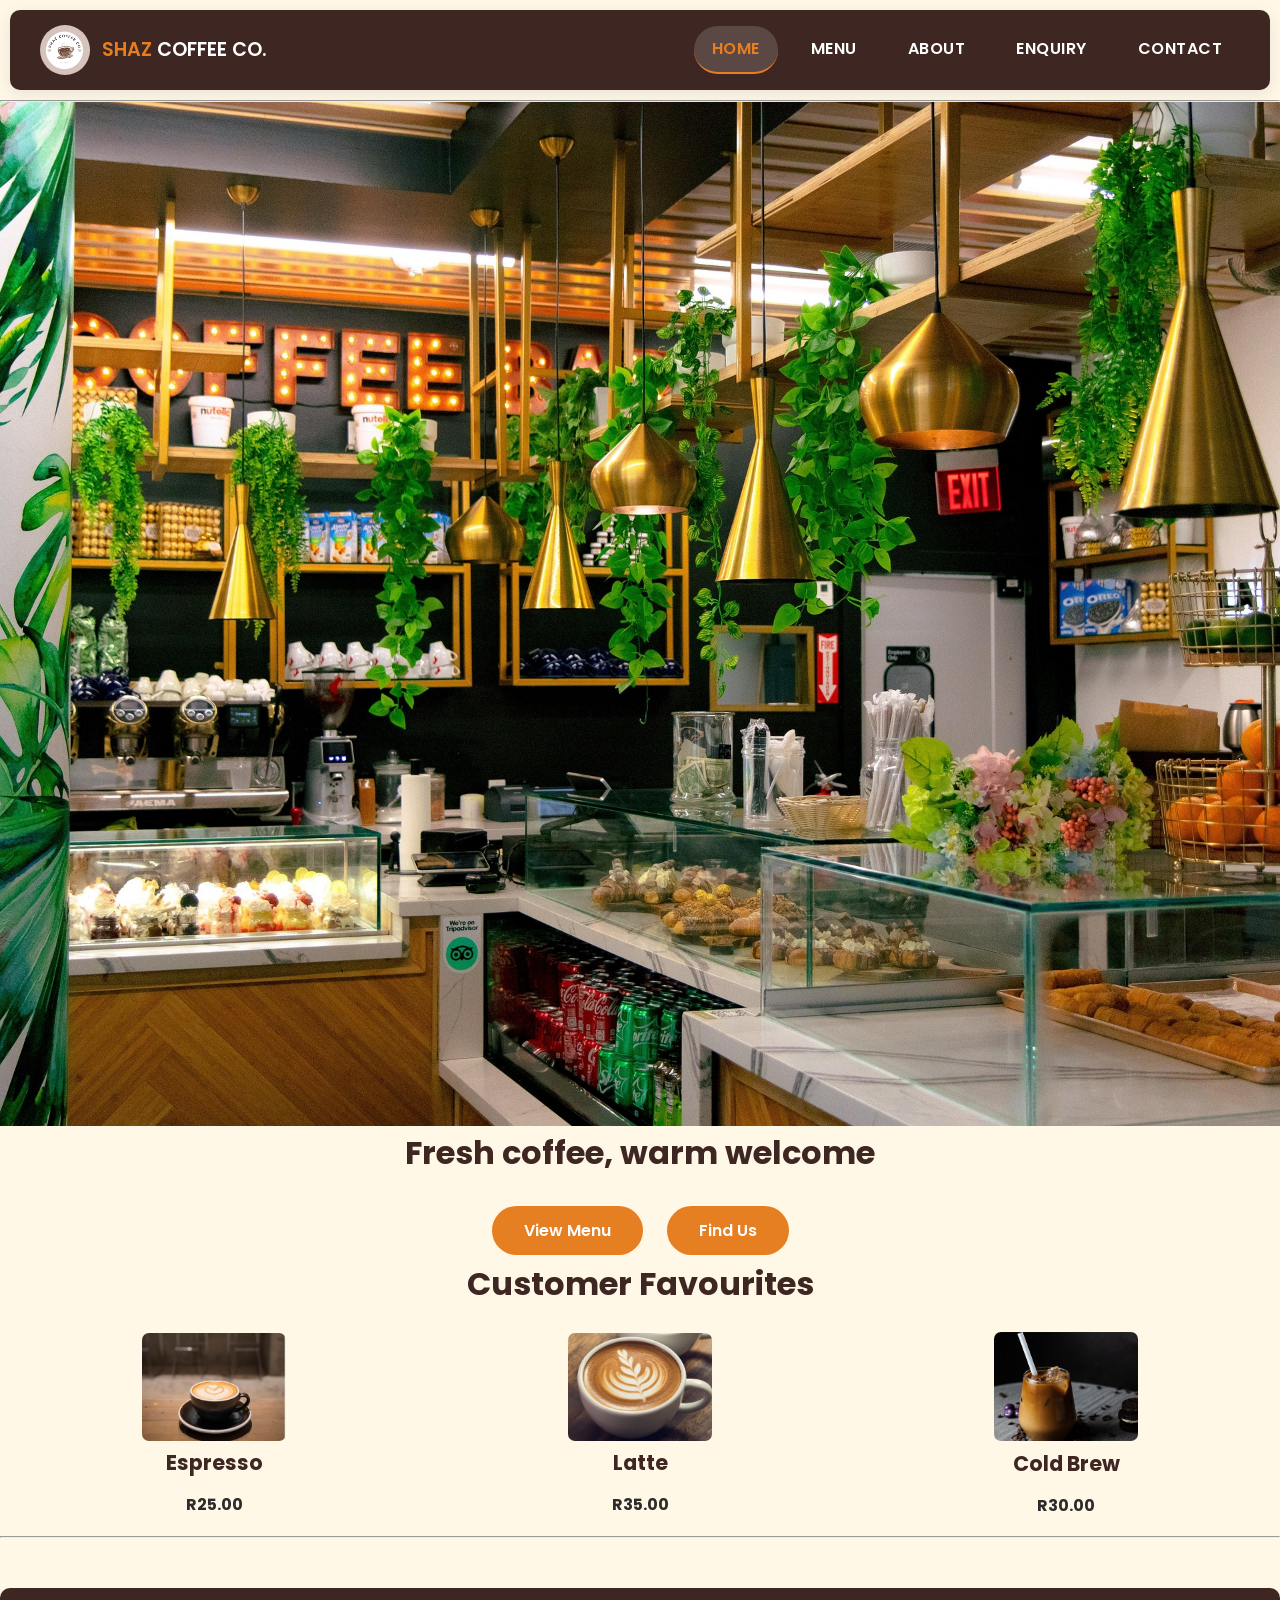
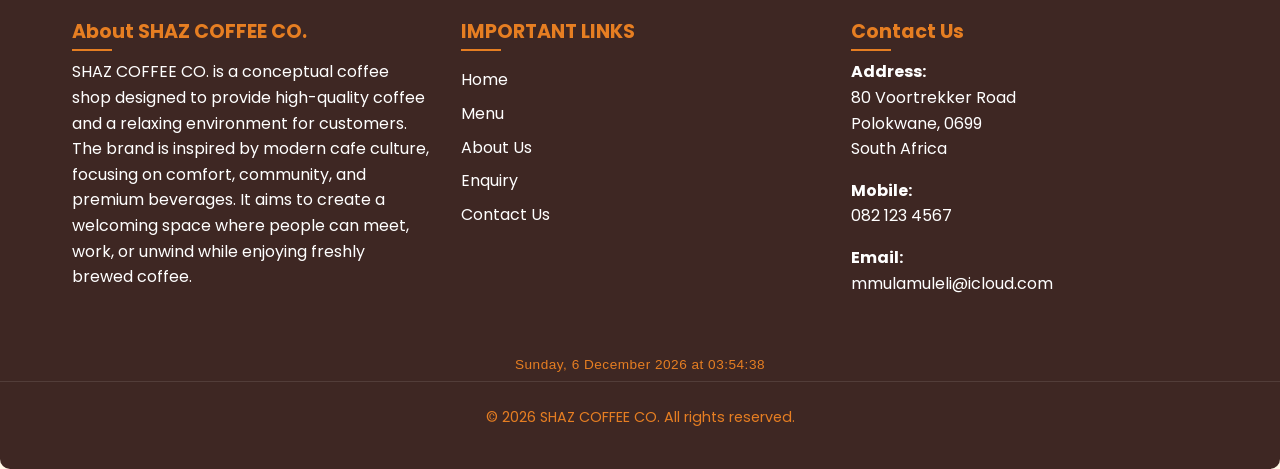
==== commit d033da50: "editted pages and added live time and date" ====
--- a/index.html
+++ b/index.html
@@ -10,125 +10,104 @@
     <meta name="robots" content="index, follow">
     <link href="https://fonts.googleapis.com/css2?family=Poppins:wght@400;500;600;700&display=swap" rel="stylesheet">
     <link rel="stylesheet" href="./Assets/css/style.css">
- </head>
+</head>
 
 <body>
     <header>
-    <div class="logo">
-         <img src="./Assets/images/logo.png" alt="SHAZ COFFEE CO. Logo" width="60"/>
-                <div class="logo-text">
-                    <span>SHAZ COFFEE CO.</span>
-                </div>
-    </div>
-<!-- This is the hamburger menu for mobile view -->
-    <div class="menu-icon" id="menuIcon">
+        <div class="logo">
+            <img src="./Assets/images/logo.png" alt="SHAZ COFFEE CO. Logo" width="60"/>
+            <div class="logo-text">
+                <span>SHAZ</span> COFFEE CO.
+            </div>
+        </div>
+
+        <div class="menu-icon" id="menuIcon">
             <div class="bar1"></div>
             <div class="bar2"></div>
             <div class="bar3"></div>
+        </div>
 
-    </div>
-       <nav id="navbar">
-
-                <a href="index.html" class="active">HOME</a>
-                <a href="Pages/menu.html">MENU</a>
-                <a href="Pages/about_us.html">ABOUT</a>
-                <a href="Pages/enquiry.html">ENQUIRY</a>
-                <a href="Pages/contact_us.html">CONTACT</a>
+        <nav id="navbar">
+            <a href="index.html" class="active">HOME</a>
+            <a href="Pages/menu.html">MENU</a>
+            <a href="Pages/about_us.html">ABOUT</a>
+            <a href="Pages/enquiry.html">ENQUIRY</a>
+            <a href="Pages/contact_us.html">CONTACT</a>
         </nav>
-           
-</header>
+    </header>
     <hr>
 
-<main>
-    <section>
-        <img src="./Assets/images/hero-image.jpg" alt="Coffee shop welcome banner" width="100%">
+    <main>
+        <section>
+            <img src="./Assets/images/hero-image.jpg" alt="SHAZ COFFEE CO. welcome banner - Fresh coffee served in warm, inviting coffee shop atmosphere" width="100%">
+        </section>
 
-    </section>
+        <section align="center">
+            <h2>Fresh coffee, warm welcome</h2>
+            <button onclick="location.href='Pages/menu.html'">View Menu</button>
+            <button onclick="location.href='Pages/contact_us.html'">Find Us</button>
+        </section>
 
-    <section align="center">
+        <section>
+            <h2 align="center">Customer Favourites</h2>
+            <table width="100%">
+                <tr>
+                    <td align="center">
+                        <img src="./Assets/images/espresso.jpg" alt="Fresh espresso coffee served in ceramic cup with rich golden crema layer" width="150">
+                        <h3>Espresso</h3>
+                        <p><strong>R25.00</strong></p>
+                    </td>
+                    <td align="center">
+                        <img src="./Assets/images/latte.jpg" alt="Creamy caramel latte with beautiful latte art foam design" width="150">
+                        <h3>Latte</h3>
+                        <p><strong>R35.00</strong></p>
+                    </td>
+                    <td align="center">
+                        <img src="./Assets/images/cold-brew.jpg" alt="Smooth cold brew coffee served over ice with fresh lemon garnish" width="150">
+                        <h3>Cold Brew</h3>
+                        <p><strong>R30.00</strong></p>
+                    </td>
+                </tr>
+            </table>
+        </section>
+    </main>
 
-        <h2>Fresh coffee, warm welcome</h2>
+    <hr>
 
-        <!--These two buttons is for taking you to menu page and contact us page-->
-        <button onclick="location.href='Pages/menu.html'">View Menu</button>
-        <button onclick="location.href='Pages/contact_us.html'">Find Us</button>
-    </section>
-
-
-    <section>
-        <h2 align="center">Customer Favourites</h2>
-
-        <!--Table to put the items side by side horizontally-->
-        <table width="100%">
-        <tr>
-            <!--Espresso-->
-            <td align="center">
-                <img src="./Assets/images/espresso.jpg" alt="Fresh espresso coffee" width="150">
-            <h3>Espresso</h3>
-            <p><strong>R25.00</strong></p>
-            </td>
-
-            <!--Latte-->
-            <td align="center">
-                <img src="./Assets/images/latte.jpg" alt="Creamy caramel latte" width="150">
-                <h3>Latte</h3>
-                <p><strong>R35.00</strong></p>
-
-            </td>
-
-            <!--Cold Brew-->
-            <td align="center">
-                <img src="./Assets/images/cold-brew.jpg" alt="Smooth cold brew coffee" width="150">
-                <h3>Cold Brew</h3>
-                <p><strong>R30.00</strong></p>
-
-            </td>
-        </tr>
-    </table>
-    </section>
-</main>
-
-<hr>
-
-
-<footer>
-    <div class="footer-container">
-        <div class="footer-col">
-             <h2>About SHAZ COFFEE CO.</h2>
-            <p>SHAZ COFFEE CO. is a conceptual coffee shop designed to provide high-quality coffee and a relaxing environment for customers.
-                The brand is inspired by modern cafe culture, focusing on comfort, community, and premium beverages.
-                It aims to create a welcoming space where people can meet, work, or unwind while enjoying freshly brewed coffee.
-             </p>         
-        </div>
-    
-    <div class="footer-col">
-            <h2>IMPORTANT LINKS</h2>
-                <ul type="none">
+    <footer>
+        <div class="footer-container">
+            <div class="footer-col">
+                <h2>About SHAZ COFFEE CO.</h2>
+                <p>SHAZ COFFEE CO. is a conceptual coffee shop designed to provide high-quality coffee and a relaxing environment for customers. The brand is inspired by modern cafe culture, focusing on comfort, community, and premium beverages. It aims to create a welcoming space where people can meet, work, or unwind while enjoying freshly brewed coffee.</p>         
+            </div>
+            <div class="footer-col">
+                <h2>IMPORTANT LINKS</h2>
+                <ul>
                     <li><a href="./index.html">Home</a></li>
                     <li><a href="./Pages/menu.html">Menu</a></li>
                     <li><a href="./Pages/about_us.html">About Us</a></li>
                     <li><a href="./Pages/enquiry.html">Enquiry</a></li>
                     <li><a href="./Pages/contact_us.html">Contact Us</a></li>
                 </ul>
-    </div>
-        <div class="footer-col">
-            <h2>Contact Us</h2>
-                <p><strong>Address:</strong>
-                80 Voortrekker Road<br>
-                Polokwane, 0699<br>
-                South Africa</p>
-                <p><strong>Mobile:</strong>
-                082 123 4567</p>
-                <p><strong>Email:</strong>
-                mmulamuleli@icloud.com</p>
+            </div>
+            <div class="footer-col">
+                <h2>Contact Us</h2>
+                <p><strong>Address:</strong><br>80 Voortrekker Road<br>Polokwane, 0699<br>South Africa</p>
+                <p><strong>Mobile:</strong><br>082 123 4567</p>
+                <p><strong>Email:</strong><br>mmulamuleli@icloud.com</p>
+            </div>
         </div>
+
+        <!-- Live Date & Time -->
+        <div class="live-datetime">
+            <p id="datetime">Loading...</p>
         </div>
+
         <div class="copyright">
             <p>&copy; 2026 SHAZ COFFEE CO. All rights reserved.</p>
         </div>
+    </footer>
 
-     </footer>
-
-     <script src="./Assets/js/script.js"></script>
+    <script src="./Assets/js/script.js"></script>
 </body>
 </html>
--- a/Assets/css/style.css
+++ b/Assets/css/style.css
@@ -143,7 +143,7 @@
     border-bottom: 2px solid var(--burnt-orange);
 }
 
-/* ---------- 5. ANIMATED HAMBURGER MENU ICON (Part 3) ---------- */
+/* ---------- 5. ANIMATED HAMBURGER MENU ICON ---------- */
 .menu-icon {
     display: none;
     cursor: pointer;
@@ -160,7 +160,6 @@
     border-radius: 3px;
 }
 
-/* When menu is open - turns into X */
 .menu-icon.open .bar1 {
     transform: rotate(-45deg) translate(-5px, 6px);
 }
@@ -202,7 +201,7 @@
     outline: 3px solid rgba(230, 126, 34, 0.4);
 }
 
-/* ---------- 7. FOOTER (CSS Grid - 3 Columns) ---------- */
+/* ---------- 7. FOOTER ---------- */
 footer {
     background-color: var(--coffee-brown);
     margin-top: 50px;
@@ -266,6 +265,20 @@
     padding-left: 5px;
 }
 
+/* Live Date & Time */
+.live-datetime {
+    text-align: center;
+    padding: 10px 0 5px 0;
+    color: var(--burnt-orange);
+    font-size: 0.85rem;
+    font-weight: 500;
+}
+
+.live-datetime p {
+    margin: 0;
+    letter-spacing: 0.5px;
+}
+
 .copyright {
     text-align: center;
     padding: 1.5rem;
@@ -274,7 +287,7 @@
     font-size: 0.9rem;
 }
 
-/* ---------- 8. BACK TO TOP BUTTON (Part 3) ---------- */
+/* ---------- 8. BACK TO TOP BUTTON ---------- */
 .back-to-top {
     position: fixed;
     bottom: 30px;
@@ -300,7 +313,7 @@
     transform: scale(1.1);
 }
 
-/* ---------- 9. LIGHTBOX GALLERY (Part 3) ---------- */
+/* ---------- 9. LIGHTBOX GALLERY ---------- */
 .lightbox {
     position: fixed;
     top: 0;
@@ -340,7 +353,7 @@
     cursor: pointer;
 }
 
-/* ---------- 10. WELCOME MODAL (Part 3) ---------- */
+/* ---------- 10. WELCOME MODAL ---------- */
 .welcome-modal {
     position: fixed;
     top: 0;
@@ -401,7 +414,7 @@
     color: var(--burnt-orange);
 }
 
-/* ---------- 11. ACCORDION FAQ (Part 3) ---------- */
+/* ---------- 11. ACCORDION FAQ ---------- */
 .accordion-item {
     margin-bottom: 10px;
     border: 1px solid var(--border-light);
@@ -435,7 +448,7 @@
     max-height: 200px;
 }
 
-/* ---------- 12. SEARCH & FILTER BAR (Part 3) ---------- */
+/* ---------- 12. SEARCH & FILTER BAR ---------- */
 .search-filter-bar {
     display: flex;
     gap: 1rem;
@@ -464,7 +477,7 @@
     box-shadow: 0 0 0 3px rgba(230, 126, 34, 0.2);
 }
 
-/* ---------- 13. FORM STYLES (Enquiry Page) ---------- */
+/* ---------- 13. FORM STYLES ---------- */
 form {
     max-width: 600px;
     margin: 0 auto;
@@ -551,7 +564,62 @@
     transform: translateY(-2px);
 }
 
-/* ---------- 14. MAP CONTAINER ---------- */
+/* ---------- 14. EMAIL SUMMARY ---------- */
+.email-summary {
+    background: var(--light-cream);
+    padding: 20px 25px;
+    border-radius: 12px;
+    border-left: 4px solid var(--burnt-orange);
+    text-align: left;
+    margin-top: 20px;
+    box-shadow: var(--shadow);
+}
+
+.email-summary h3 {
+    color: var(--coffee-brown);
+    font-size: 1.2rem;
+    margin-bottom: 15px;
+    text-align: center;
+    border-bottom: 2px solid var(--border-light);
+    padding-bottom: 10px;
+}
+
+.summary-details p {
+    margin: 8px 0;
+    padding: 6px 0;
+    border-bottom: 1px solid var(--border-light);
+    font-size: 0.95rem;
+}
+
+.summary-details p:last-child {
+    border-bottom: none;
+}
+
+.summary-details strong {
+    color: var(--coffee-brown);
+    min-width: 80px;
+    display: inline-block;
+}
+
+.summary-message {
+    background: var(--warm-cream);
+    padding: 12px 15px;
+    border-radius: 8px;
+    margin-top: 5px;
+    border-left: 3px solid var(--burnt-orange);
+}
+
+.summary-note {
+    text-align: center;
+    color: var(--burnt-orange);
+    font-weight: 600;
+    margin-top: 15px;
+    font-size: 0.9rem;
+    padding-top: 10px;
+    border-top: 1px solid var(--border-light);
+}
+
+/* ---------- 15. MAP CONTAINER ---------- */
 .map-container {
     max-width: 100%;
 }
@@ -577,9 +645,40 @@
     color: var(--white);
 }
 
-/* ---------- 15. RESPONSIVE DESIGN ---------- */
-
-/* Tablet Breakpoint */
+/* ---------- 16. MENU IMAGES WITH BURNT ORANGE GLOW ---------- */
+section table td img {
+    width: 300px;
+    height: auto;
+    border-radius: 10px;
+    object-fit: cover;
+    transition: all 0.3s ease-in-out;
+    border: 3px solid transparent;
+}
+
+section table td img:hover {
+    transform: scale(1.05);
+    box-shadow: 0 0 20px rgba(230, 126, 34, 0.6), 0 8px 20px rgba(62, 39, 35, 0.2);
+    border: 3px solid var(--burnt-orange);
+}
+
+section table td img[width="150"] {
+    width: 150px;
+    height: auto;
+    border-radius: 10px;
+    object-fit: cover;
+    transition: all 0.3s ease-in-out;
+    border: 3px solid transparent;
+}
+
+section table td img[width="150"]:hover {
+    transform: scale(1.05);
+    box-shadow: 0 0 20px rgba(230, 126, 34, 0.6), 0 8px 20px rgba(62, 39, 35, 0.2);
+    border: 3px solid var(--burnt-orange);
+}
+
+/* ---------- 17. RESPONSIVE DESIGN ---------- */
+
+/* Tablet */
 @media screen and (max-width: 1024px) {
     h1 { font-size: 2rem; }
     h2 { font-size: 1.5rem; }
@@ -588,15 +687,19 @@
         grid-template-columns: repeat(2, 1fr);
         gap: 1.5rem;
     }
-}
-
-/* Mobile Breakpoint */
+    
+    section table td img {
+        width: 220px;
+        height: auto;
+    }
+}
+
+/* Mobile */
 @media screen and (max-width: 768px) {
     body { font-size: 0.9rem; }
     h1 { font-size: 1.75rem; }
     h2 { font-size: 1.3rem; }
     
-    /* Header - logo left, hamburger right */
     header {
         flex-direction: row;
         justify-content: space-between;
@@ -614,12 +717,10 @@
         font-size: 0.9rem;
     }
     
-    /* Show hamburger icon on mobile */
     .menu-icon {
         display: block;
     }
     
-    /* Navigation - slides in from left */
     nav {
         position: fixed;
         top: 80px;
@@ -651,23 +752,6 @@
         border-radius: 50px;
     }
     
-    nav a:hover {
-        background-color: rgba(255, 255, 255, 0.1);
-    }
-    
-    nav a.active {
-        background-color: rgba(255, 255, 255, 0.15);
-        border-bottom: 2px solid var(--burnt-orange);
-    }
-    
-    /* Buttons full width on mobile */
-    button, .btn {
-        width: 80%;
-        max-width: 250px;
-        padding: 10px 20px;
-    }
-    
-    /* Footer stacks vertically */
     .footer-container {
         grid-template-columns: 1fr;
         text-align: center;
@@ -684,7 +768,10 @@
         transform: translateX(-50%);
     }
     
-    /* Tables stack on mobile */
+    .live-datetime {
+        font-size: 0.75rem;
+    }
+    
     table, tbody, tr, td {
         display: block;
         width: 100%;
@@ -696,14 +783,30 @@
         padding: 10px;
     }
     
-    /* Menu images on mobile */
     section table td img {
-        width: 150px;
-        height: auto;
-        border-radius: 0;
-    }
-    
-    /* Search bar on mobile */
+        width: 180px !important;
+        height: auto !important;
+        border-radius: 10px !important;
+        border: 3px solid transparent !important;
+    }
+    
+    section table td img:hover {
+        box-shadow: 0 0 15px rgba(230, 126, 34, 0.5) !important;
+        border: 3px solid var(--burnt-orange) !important;
+    }
+    
+    section table td img[width="150"] {
+        width: 120px !important;
+        height: auto !important;
+        border-radius: 10px !important;
+        border: 3px solid transparent !important;
+    }
+    
+    section table td img[width="150"]:hover {
+        box-shadow: 0 0 15px rgba(230, 126, 34, 0.5) !important;
+        border: 3px solid var(--burnt-orange) !important;
+    }
+    
     .search-filter-bar {
         flex-direction: column;
         align-items: center;
@@ -713,19 +816,16 @@
         width: 100%;
     }
     
-    /* Modal on mobile */
     .modal-content {
         margin: 20px;
         padding: 1.5rem;
     }
     
-    /* Form on mobile */
     form {
         padding: 1.5rem;
         margin: 0 10px;
     }
     
-    /* Back to top button on mobile */
     .back-to-top {
         bottom: 20px;
         right: 20px;
@@ -733,9 +833,15 @@
         height: 40px;
         font-size: 20px;
     }
-}
-
-/* Small Mobile Breakpoint */
+    
+    button, .btn {
+        width: 80%;
+        max-width: 250px;
+        padding: 10px 20px;
+    }
+}
+
+/* Small Mobile */
 @media screen and (max-width: 480px) {
     header {
         padding: 10px 15px;
@@ -762,9 +868,19 @@
     .footer-container {
         padding: 0.8rem;
     }
-}
-
-/* ---------- 16. UTILITY CLASSES ---------- */
+    
+    section table td img {
+        width: 140px !important;
+        height: auto !important;
+    }
+    
+    section table td img[width="150"] {
+        width: 100px !important;
+        height: auto !important;
+    }
+}
+
+/* ---------- 18. UTILITY CLASSES ---------- */
 .text-center { text-align: center; }
 .text-orange { color: var(--burnt-orange); }
 .text-brown { color: var(--coffee-brown); }
